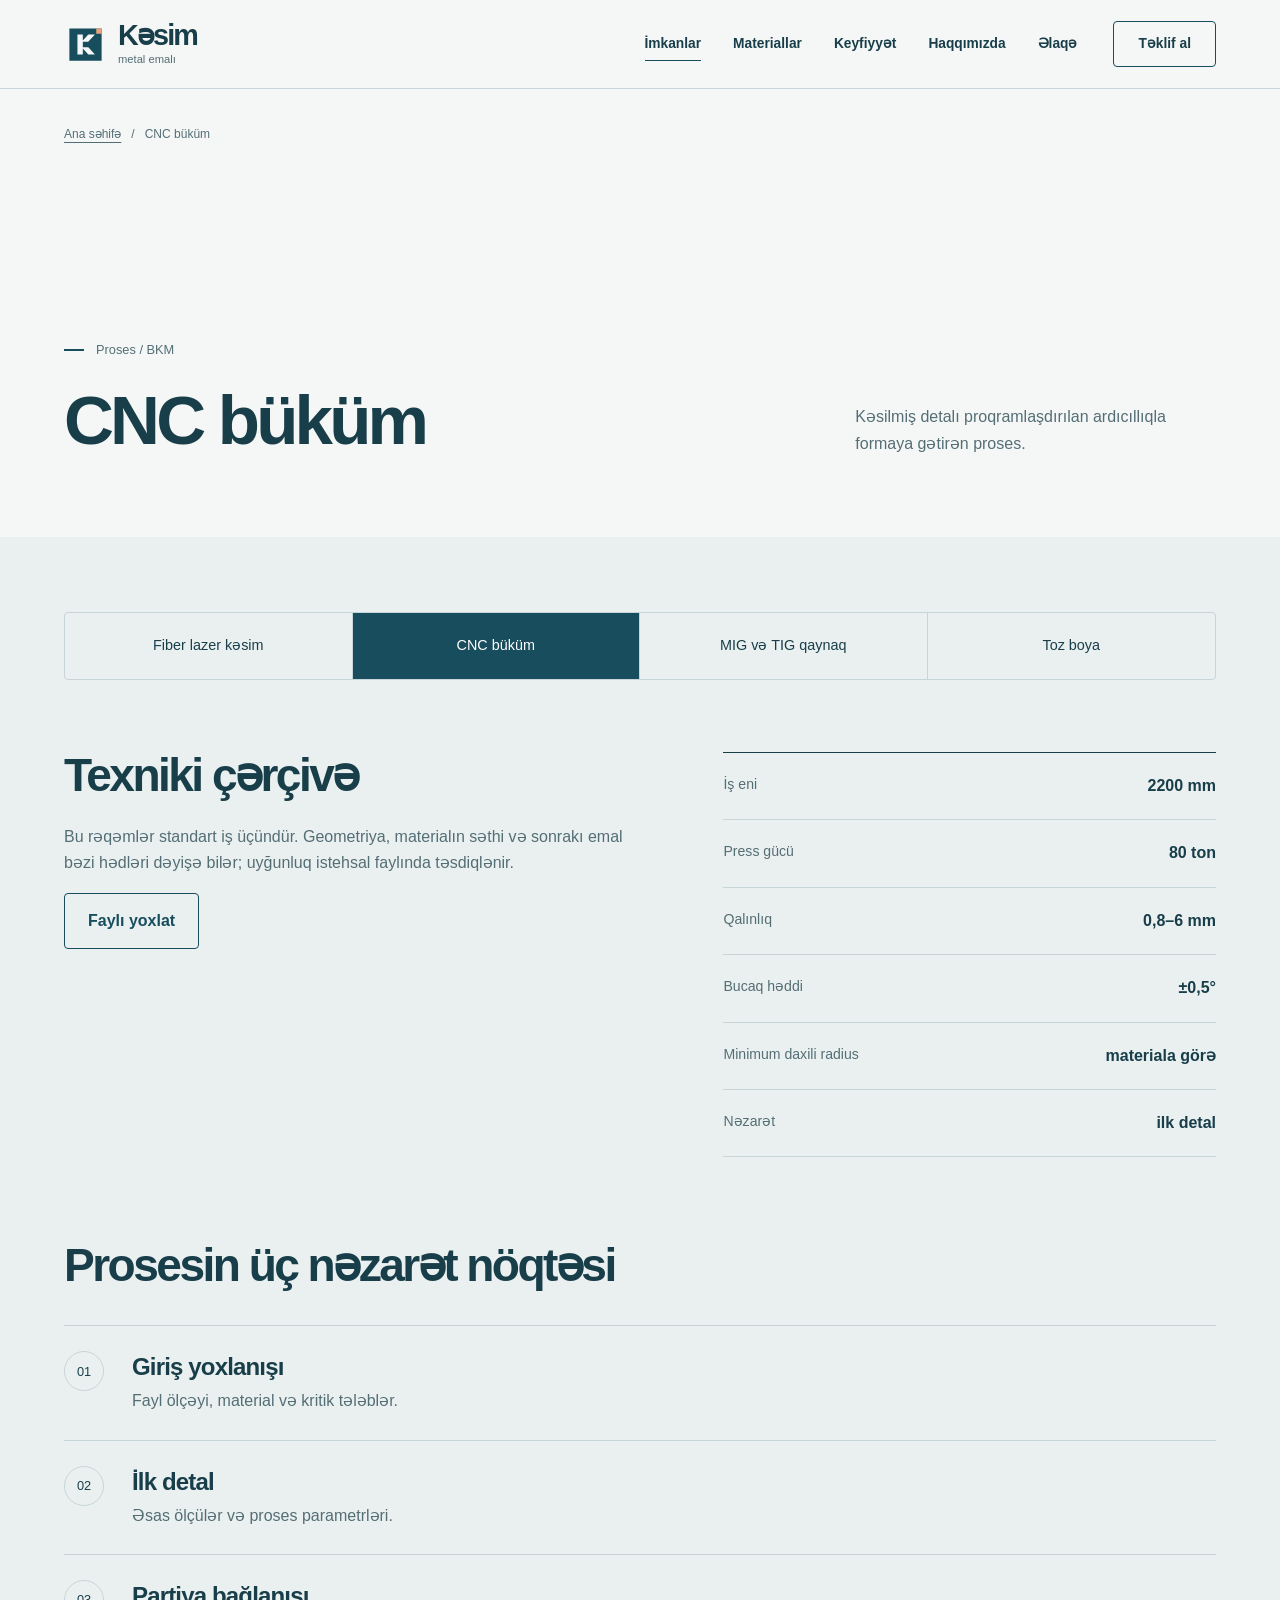
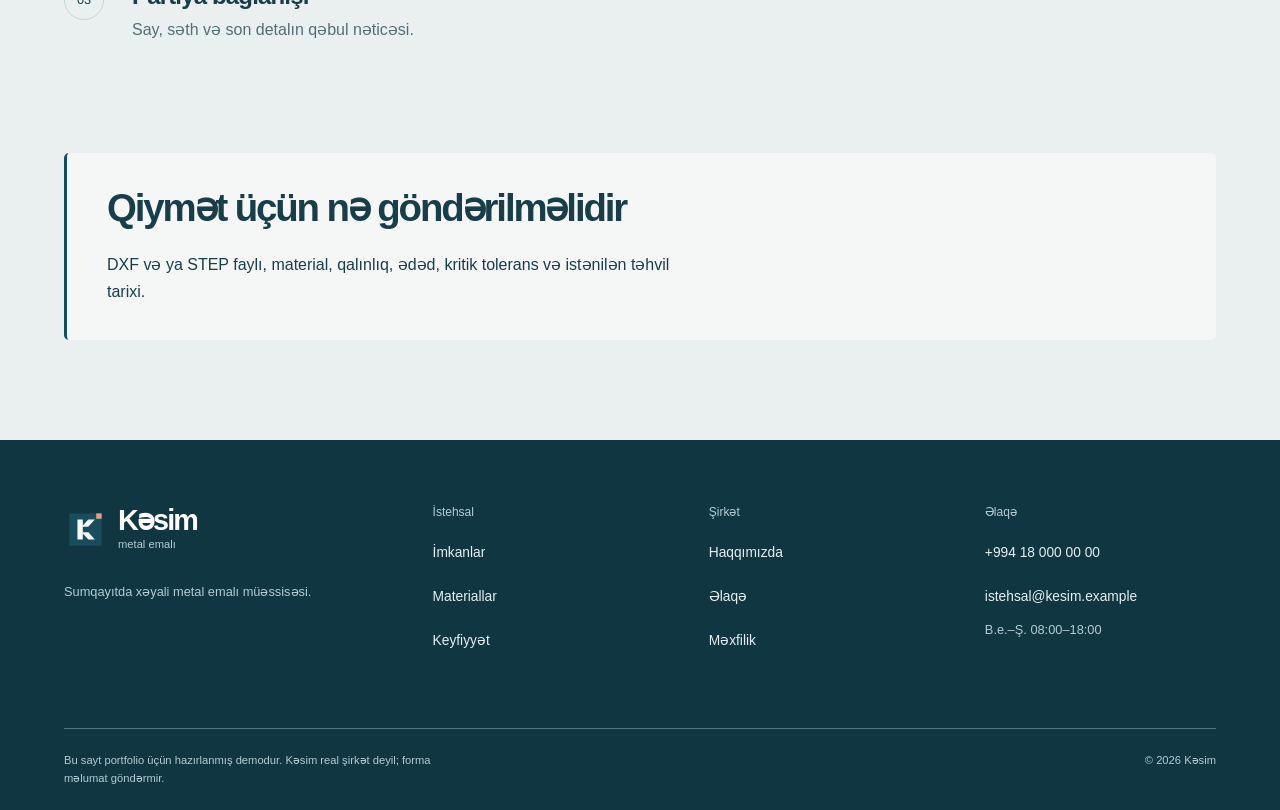
==== cnc-bukum.html @ eecf6c61 "Redesign Kesim as an interactive fabrication studio" ====
<!doctype html>
<html lang="az" class="no-js"><head><meta charset="utf-8"><meta name="viewport" content="width=device-width, initial-scale=1"><script>document.documentElement.classList.remove('no-js');</script><title>CNC büküm — ölçü, material və qəbul hədləri | Kəsim</title><meta name="description" content="CNC büküm üçün texniki imkanlar, material qalınlığı, ölçü həddi, tolerans və istehsal faylı tələbləri."><link rel="canonical" href="https://twenion.github.io/manufacturing-site-demo/cnc-bukum.html"><meta property="og:type" content="website"><meta property="og:locale" content="az_AZ"><meta property="og:title" content="CNC büküm — ölçü, material və qəbul hədləri | Kəsim"><meta property="og:description" content="CNC büküm üçün texniki imkanlar, material qalınlığı, ölçü həddi, tolerans və istehsal faylı tələbləri."><meta property="og:url" content="https://twenion.github.io/manufacturing-site-demo/cnc-bukum.html"><meta property="og:site_name" content="Kəsim"><meta name="theme-color" content="#eaf0f0"><link rel="icon" type="image/svg+xml" href="assets/img/favicon.svg"><link rel="stylesheet" href="assets/css/style.css"><script type="application/ld+json">{"@context": "https://schema.org", "@type": "BreadcrumbList", "itemListElement": [{"@type": "ListItem", "position": 1, "name": "Ana səhifə", "item": "https://twenion.github.io/manufacturing-site-demo/"}, {"@type": "ListItem", "position": 2, "name": "CNC büküm", "item": "https://twenion.github.io/manufacturing-site-demo/cnc-bukum.html"}]}</script><script type="application/ld+json">{"@context": "https://schema.org", "@type": "WebPage", "@id": "https://twenion.github.io/manufacturing-site-demo/cnc-bukum.html#page", "url": "https://twenion.github.io/manufacturing-site-demo/cnc-bukum.html", "name": "CNC büküm", "description": "CNC büküm üçün texniki imkanlar, material qalınlığı, ölçü həddi, tolerans və istehsal faylı tələbləri.", "inLanguage": "az", "isPartOf": {"@type": "WebSite", "name": "Kəsim", "url": "https://twenion.github.io/manufacturing-site-demo/"}}</script><script type="application/ld+json">{"@context": "https://schema.org", "@type": "Service", "@id": "https://twenion.github.io/manufacturing-site-demo/cnc-bukum.html#service", "name": "CNC büküm", "description": "CNC büküm üçün texniki imkanlar, material qalınlığı, ölçü həddi, tolerans və istehsal faylı tələbləri.", "areaServed": {"@type": "Country", "name": "Azərbaycan"}, "provider": {"@type": "Organization", "name": "Kəsim Metal Emalı", "url": "https://twenion.github.io/manufacturing-site-demo/"}}</script></head><body><a class="skip-link" href="#main">Əsas məzmuna keç</a>
<header class="site-header"><div class="header-inner"><a class="brand" href="index.html" aria-label="Kəsim ana səhifə"><img class="brand-mark" src="assets/img/brand-mark.svg" alt="" aria-hidden="true" width="40" height="40"><span class="brand-copy"><strong>Kəsim</strong><small>metal emalı</small></span></a><button class="menu-toggle" type="button" aria-expanded="false" aria-controls="main-nav"><span class="sr-only">Menyunu aç</span><span></span><span></span></button><nav class="main-nav" id="main-nav" aria-label="Əsas menyu"><a href="imkanlar.html" aria-current="page">İmkanlar</a><a href="materiallar.html">Materiallar</a><a href="keyfiyyet.html">Keyfiyyət</a><a href="haqqimizda.html">Haqqımızda</a><a href="elaqe.html">Əlaqə</a><a class="nav-cta" href="teklif.html">Təklif al</a></nav></div></header><nav class="breadcrumb" aria-label="Naviqasiya yolu"><ol><li><a href="index.html">Ana səhifə</a></li><li aria-current="page">CNC büküm</li></ol></nav><main id="main"><header class="page-hero"><div><p class="job-code">Proses / BKM</p><h1>CNC büküm</h1></div><p>Kəsilmiş detalı proqramlaşdırılan ardıcıllıqla formaya gətirən proses.</p></header><div class="inner-main"><nav class="detail-nav" aria-label="İstehsal prosesləri"><a href="lazer-kesim.html">Fiber lazer kəsim</a><a href="cnc-bukum.html" aria-current="page">CNC büküm</a><a href="qaynaq.html">MIG və TIG qaynaq</a><a href="toz-boya.html">Toz boya</a></nav><section class="inner-section split" style="margin-top:72px"><div><h2>Texniki çərçivə</h2><p>Bu rəqəmlər standart iş üçündür. Geometriya, materialın səthi və sonrakı emal bəzi hədləri dəyişə bilər; uyğunluq istehsal faylında təsdiqlənir.</p><a class="secondary-button" href="teklif.html">Faylı yoxlat</a></div><dl class="metric-stack"><div><dt>İş eni</dt><dd>2200 mm</dd></div><div><dt>Press gücü</dt><dd>80 ton</dd></div><div><dt>Qalınlıq</dt><dd>0,8–6 mm</dd></div><div><dt>Bucaq həddi</dt><dd>±0,5°</dd></div><div><dt>Minimum daxili radius</dt><dd>materiala görə</dd></div><div><dt>Nəzarət</dt><dd>ilk detal</dd></div></dl></section><section class="inner-section"><header><h2>Prosesin üç nəzarət nöqtəsi</h2></header><ol class="step-list"><li><div><h3>Giriş yoxlanışı</h3><p>Fayl ölçəyi, material və kritik tələblər.</p></div></li><li><div><h3>İlk detal</h3><p>Əsas ölçülər və proses parametrləri.</p></div></li><li><div><h3>Partiya bağlanışı</h3><p>Say, səth və son detalın qəbul nəticəsi.</p></div></li></ol></section><section class="notice"><h2>Qiymət üçün nə göndərilməlidir</h2><p>DXF və ya STEP faylı, material, qalınlıq, ədəd, kritik tolerans və istənilən təhvil tarixi.</p></section></div></main><footer class="site-footer"><div class="footer-main"><div><a class="brand brand-footer" href="index.html"><img class="brand-mark" src="assets/img/brand-mark.svg" alt="" aria-hidden="true" width="40" height="40"><span class="brand-copy"><strong>Kəsim</strong><small>metal emalı</small></span></a><p>Sumqayıtda xəyali metal emalı müəssisəsi.</p></div><div><h2>İstehsal</h2><a href="imkanlar.html">İmkanlar</a><a href="materiallar.html">Materiallar</a><a href="keyfiyyet.html">Keyfiyyət</a></div><div><h2>Şirkət</h2><a href="haqqimizda.html">Haqqımızda</a><a href="elaqe.html">Əlaqə</a><a href="mexfilik.html">Məxfilik</a></div><div><h2>Əlaqə</h2><a href="tel:+994180000000">+994 18 000 00 00</a><a href="mailto:istehsal@kesim.example">istehsal@kesim.example</a><span>B.e.–Ş. 08:00–18:00</span></div></div><div class="footer-note"><p>Bu sayt portfolio üçün hazırlanmış demodur. Kəsim real şirkət deyil; forma məlumat göndərmir.</p><p>© 2026 Kəsim</p></div></footer><script src="assets/js/site.js" defer></script></body></html>
---- assets/css/style.css ----
:root {
  color-scheme: light;
  --paper:#f5f7f6;
  --alloy:#eaf0f0;
  --ink:#183e4a;
  --muted:#546e75;
  --petrol:#174d5d;
  --deep:#103641;
  --line:#c7d5d8;
  --copper:#e3a47e;
  --display:"Bahnschrift", "Aptos Display", "Arial", sans-serif;
  --body:"Segoe UI Variable", "Segoe UI", Arial, sans-serif;
  --gutter:clamp(22px,5vw,88px);
  --max:1360px;
}

* {
  box-sizing:border-box;
}

html {
  scroll-behavior:smooth;
  scroll-padding-top:105px;
  background:var(--paper);
}

body {
  margin:0;
  background:var(--paper);
  color:var(--ink);
  font:400 1rem/1.65 var(--body);
}

button,input,select,textarea {
  font:inherit;
}

button,a,input,select,textarea {
  -webkit-tap-highlight-color:transparent;
}

a {
  color:inherit;
}

img,svg {
  display:block;
  max-width:100%;
}

h1,h2,h3,p,dl {
  margin-top:0;
}

h1,h2,h3 {
  font-family:var(--display);
  font-weight:600;
  line-height:1.04;
  letter-spacing:-.055em;
  text-wrap:balance;
}

h1 {
  font-size:clamp(3.5rem,6.8vw,6.7rem);
  margin-bottom:0;
}

h2 {
  font-size:clamp(2.5rem,4.5vw,4.6rem);
  margin-bottom:24px;
}

h3 {
  font-size:1.5rem;
  letter-spacing:-.035em;
}

p {
  max-width:65ch;
}

button {
  cursor:pointer;
}

:focus-visible {
  outline:3px solid #b6572d;
  outline-offset:5px;
}

[hidden] {
  display:none!important;
}

.skip-link {
  position:fixed;
  z-index:100;
  left:12px;
  top:10px;
  padding:12px;
  background:var(--ink);
  color:white;
  transform:translateY(-160%);
}

.skip-link:focus {
  transform:none;
}

.sr-only {
  position:absolute;
  width:1px;
  height:1px;
  padding:0;
  overflow:hidden;
  clip:rect(0,0,0,0);
  white-space:nowrap;
  border:0;
}

.header-inner,.hero-stage,.hero-bottom,.quote-intro,.quote-bench,.section,.footer-main,.footer-note,.breadcrumb,.page-hero {
  width:min(var(--max),calc(100% - var(--gutter)*2));
  margin-inline:auto;
}

.site-header {
  position:sticky;
  top:0;
  z-index:50;
  background:rgba(245,247,246,.94);
  border-bottom:1px solid var(--line);
  backdrop-filter:blur(18px);
}

.header-inner {
  min-height:88px;
  display:flex;
  justify-content:space-between;
  align-items:center;
  gap:25px;
}

.brand {
  display:inline-flex;
  align-items:center;
  gap:11px;
  text-decoration:none;
  min-height:48px;
}

.brand-mark {
  width:43px;
  height:43px;
}

.brand-copy {
  display:grid;
  gap:5px;
}

.brand-copy strong {
  font:700 1.8rem/.9 var(--display);
  letter-spacing:-.065em;
}

.brand-copy small {
  font-size:.7rem;
  line-height:1;
  color:var(--muted);
}

.main-nav {
  display:flex;
  align-items:center;
  gap:12px;
}

.main-nav a {
  display:inline-flex;
  align-items:center;
  min-height:46px;
  padding:0 10px;
  font-size:.86rem;
  font-weight:600;
  text-decoration:none;
  position:relative;
}

.main-nav a:not(.nav-cta)::after {
  content:"";
  height:1px;
  position:absolute;
  bottom:6px;
  left:10px;
  right:10px;
  background:var(--petrol);
  transform:scaleX(0);
  transform-origin:left;
  transition:transform .25s;
}

.main-nav a:hover::after,.main-nav a[aria-current]::after {
  transform:scaleX(1);
}

.main-nav .nav-cta {
  margin-left:14px;
  padding-inline:24px;
  border:1px solid var(--petrol);
  border-radius:4px;
}

.nav-cta:hover {
  background:var(--petrol);
  color:white;
}

.menu-toggle {
  display:none;
  border:1px solid var(--line);
  background:transparent;
  width:48px;
  height:46px;
  border-radius:4px;
}

.menu-toggle span:not(.sr-only) {
  display:block;
  width:20px;
  height:2px;
  background:var(--ink);
  margin:5px auto;
}

.primary-button,.secondary-button {
  display:inline-flex;
  gap:35px;
  align-items:center;
  justify-content:center;
  min-height:54px;
  padding:14px 23px;
  border:1px solid var(--petrol);
  border-radius:4px;
  font-weight:600;
  text-decoration:none;
  transition:background .25s,color .25s,box-shadow .25s;
}

.primary-button {
  background:var(--petrol);
  color:white;
}

.primary-button:hover {
  background:var(--deep);
  box-shadow:0 7px 18px #174d5d24;
}

.primary-button span {
  font-size:1.5rem;
  line-height:1;
  transition:transform .25s;
}

.primary-button:hover span {
  transform:translate(3px,-3px);
}

.secondary-button {
  background:transparent;
  color:var(--petrol);
}

.secondary-button:hover {
  background:var(--petrol);
  color:white;
}

.workbench {
  padding-bottom:110px;
  background:var(--alloy);
}

.hero-stage {
  display:grid;
  grid-template-columns:1fr 1fr;
  gap:32px;
  align-items:center;
  min-height:650px;
  padding-block:50px 30px;
}

.hero-copy {
  padding-block:28px;
}

.hero-label {
  font-size:.85rem;
  margin-bottom:38px;
  color:var(--muted);
  display:flex;
  align-items:center;
  gap:12px;
}

.hero-label::before {
  content:"";
  width:8px;
  height:8px;
  background:var(--petrol);
  border-radius:50%;
}

.hero-copy h1 {
  max-width:none;
  font-size:clamp(3.3rem,6.3vw,6.4rem);
  line-height:.99;
}

.hero-copy>p:not(.hero-label):not(.hero-demo) {
  max-width:37ch;
  font-size:1.08rem;
  margin:28px 0 0;
  color:var(--muted);
}

.hero-actions {
  display:flex;
  gap:24px;
  align-items:center;
  flex-wrap:wrap;
  margin-top:34px;
}

.hero-link {
  display:flex;
  align-items:center;
  min-height:48px;
  font-size:.9rem;
  text-decoration-thickness:1px;
  text-underline-offset:6px;
}

.hero-demo {
  font-size:.72rem;
  color:var(--muted);
  margin:24px 0 0;
}

.fabrication {
  min-width:0;
  position:relative;
  align-self:stretch;
  display:flex;
  flex-direction:column;
  justify-content:center;
}

.fabrication-caption {
  display:flex;
  justify-content:space-between;
  font-size:.73rem;
  color:var(--muted);
  padding-inline:16px;
}

.metal-scene {
  width:100%;
  overflow:visible;
  max-height:470px;
}

.metal-object {
  transform-origin:50% 55%;
  transition:transform 1.2s cubic-bezier(.2,.7,.2,1);
}

.metal-fold {
  opacity:0;
  transform:translateY(108px) scaleY(.02);
  transform-origin:116px 279px;
  transition:transform 1.1s cubic-bezier(.2,.75,.2,1),opacity .5s;
}

.laser-head {
  transition:opacity .4s,transform .8s;
}

.cut-line {
  stroke-dasharray:100;
  stroke-dashoffset:0;
}

.part-face {
  transition:fill .8s;
}

.fabrication[data-stage="bend"] .metal-fold,.fabrication[data-stage="finish"] .metal-fold {
  opacity:1;
  transform:none;
}

.fabrication:not([data-stage="cut"]) .laser-head {
  opacity:0;
  transform:translateY(-25px);
}

.fabrication:not([data-stage="cut"]) .cut-line {
  opacity:0;
}

.fabrication[data-stage="finish"] .part-face {
  fill:#397085;
}

.fabrication[data-stage="finish"] .metal-fold>path:first-child {
  fill:#57899b;
}

.fabrication[data-stage="finish"] .metal-object {
  transform:translateY(-10px) rotate(-4deg);
}

.stage-description {
  min-height:26px;
  font-size:.8rem;
  color:var(--muted);
  text-align:center;
  max-width:none;
  margin:0 0 16px;
}

.stage-controls {
  display:grid;
  grid-template-columns:repeat(3,1fr);
  border-top:1px solid var(--line);
}

.stage-controls button {
  min-height:58px;
  background:none;
  border:0;
  border-top:2px solid transparent;
  margin-top:-1px;
  color:var(--muted);
  font-size:.88rem;
  transition:border-color .25s,color .25s,background .25s;
}

.stage-controls button span {
  font-size:.7rem;
  margin-right:12px;
}

.stage-controls button[aria-pressed="true"] {
  border-top-color:var(--petrol);
  color:var(--petrol);
  background:#ffffff55;
}

.stage-controls button:hover {
  background:#fff9;
}

.hero-bottom {
  display:flex;
  justify-content:space-between;
  align-items:center;
  gap:35px;
  border-top:1px solid var(--line);
  padding:28px 0 35px;
}

.hero-bottom>p {
  font-size:.84rem;
  margin:0;
  color:var(--muted);
}

.hero-stats {
  display:flex;
  gap:clamp(28px,5vw,80px);
  margin:0;
}

.hero-stats dt {
  font-size:.72rem;
  color:var(--muted);
}

.hero-stats dd {
  margin:4px 0 0;
  font:500 1.6rem/1.2 var(--display);
  letter-spacing:-.04em;
}

.scroll-cue {
  display:grid;
  place-items:center;
  min-width:46px;
  height:46px;
  border:1px solid #a9bec4;
  border-radius:50%;
  text-decoration:none;
  font-size:1.5rem;
  transition:background .2s;
}

.scroll-cue:hover {
  background:white;
}

.workshop-film {
  position:relative;
  isolation:isolate;
  min-height:480px;
  display:flex;
  align-items:center;
  padding:80px max(var(--gutter),calc((100% - var(--max))/2));
  overflow:hidden;
  color:white;
  background:var(--deep);
}

.workshop-film>img {
  transform:translateY(var(--travel,0px)) scale(1.08);
  position:absolute;
  z-index:-2;
  inset:0;
  width:100%;
  height:100%;
  object-fit:cover;
  object-position:center 60%;
}

.workshop-film::after {
  content:"";
  position:absolute;
  z-index:-1;
  inset:0;
  background:linear-gradient(90deg,#062a38e8,#062a3860 60%,#062a3810);
}

.film-copy>p {
  font-size:.9rem;
  color:#d1dfe3;
}

.film-copy h2 {
  font-size:clamp(2.5rem,5vw,5rem);
}

.film-copy a {
  display:inline-flex;
  align-items:center;
  min-height:48px;
  gap:60px;
  text-decoration:none;
  border-bottom:1px solid #a6c0c8;
}

.film-note {
  position:absolute;
  right:var(--gutter);
  bottom:24px;
  font-size:.7rem;
  color:#d3e2e5;
}

.quote-intro {
  display:grid;
  grid-template-columns:1fr .65fr;
  gap:80px;
  align-items:end;
  margin-top:100px;
  margin-bottom:42px;
}

.section-index {
  display:block;
  font-size:.85rem;
  color:var(--muted);
  margin-bottom:25px;
}

.quote-intro h2 {
  margin-bottom:0;
}

.quote-intro p {
  margin:0;
  color:var(--muted);
}

.quote-bench {
  display:grid;
  grid-template-columns:minmax(320px,.8fr) minmax(0,1.2fr);
  background:white;
  border-radius:8px;
  overflow:hidden;
  box-shadow:0 20px 65px #174d5d0c;
}

.quote-form {
  padding:36px;
}

fieldset {
  border:0;
  padding:0;
  margin:0;
  min-width:0;
}

legend {
  width:100%;
  padding:0 0 16px;
  margin-bottom:20px;
  border-bottom:1px solid var(--line);
  font:600 1.25rem/1.25 var(--display);
  letter-spacing:-.03em;
}

.quote-form>fieldset:first-child {
  display:grid;
  grid-template-columns:1fr 1fr;
  gap:18px;
}

.field {
  min-width:0;
}

.field.span-2 {
  grid-column:span 2;
}

.field label,.form-grid label {
  display:block;
  margin-bottom:7px;
  font-size:.8rem;
  font-weight:600;
  color:var(--muted);
}

.field input,.field select,.form-grid input,.form-grid select,.form-grid textarea {
  width:100%;
  min-height:50px;
  padding:11px 12px;
  border:1px solid #adbec3;
  border-radius:3px;
  color:var(--ink);
  background:#fff;
}

.input-unit {
  position:relative;
}

.input-unit input {
  padding-right:44px;
}

.input-unit span {
  position:absolute;
  right:13px;
  top:50%;
  transform:translateY(-50%);
  font-size:.8rem;
  color:var(--muted);
}

.operations {
  margin-top:28px;
}

.operations label {
  display:grid;
  grid-template-columns:22px 1fr auto;
  align-items:center;
  gap:8px;
  min-height:46px;
  border-bottom:1px solid var(--line);
  font-size:.86rem;
  cursor:pointer;
}

.operations input {
  accent-color:var(--petrol);
  width:18px;
  height:18px;
}

.operations small {
  color:var(--muted);
}

.form-note {
  font-size:.77rem;
  line-height:1.65;
  color:var(--muted);
  margin:22px 0;
}

.quote-form .primary-button {
  width:100%;
}

.sheet-panel {
  padding:36px;
  min-width:0;
  background:var(--deep);
  color:#edf4f5;
  display:flex;
  flex-direction:column;
  justify-content:center;
}

.sheet-meta {
  display:grid;
  grid-template-columns:repeat(3,1fr);
  gap:15px;
  margin-bottom:28px;
}

.sheet-meta span,.sheet-meta strong {
  display:block;
}

.sheet-meta span {
  font-size:.72rem;
  color:#b2c9d0;
}

.sheet-meta strong {
  font-size:.94rem;
  font-weight:500;
  margin-top:5px;
}

.sheet-wrap {
  padding:12px;
  background:#163f4b;
  border:1px solid #52737e;
  border-radius:3px;
}

.sheet-map {
  width:100%;
  color:#42646f;
}

.sheet-grid {
  stroke:#66838c;
  stroke-width:1;
}

.part {
  fill:#97bcc5;
  stroke:#d6e9ec;
  stroke-width:1;
}

.part:nth-child(3n) {
  fill:#cfa78e;
  stroke:#f3cfb8;
}

.dimension-line {
  stroke:#bad0d6;
  stroke-width:1;
  fill:none;
}

.dimension-text {
  fill:#bad0d6;
  font:12px var(--body);
}

.dimension-text-v {
  transform:rotate(-90deg);
  transform-origin:22px 180px;
}

.diagram-caption {
  display:flex;
  align-items:center;
  gap:8px;
  margin:10px 0 0;
  font-size:.7rem;
  color:#b2c9d0;
}

.legend-used,.legend-offcut {
  width:10px;
  height:10px;
  display:inline-block;
  background:#97bcc5;
}

.legend-offcut {
  margin-left:12px;
  background:transparent;
  border:1px solid #97bcc5;
}

.quote-result {
  display:grid;
  grid-template-columns:repeat(3,1fr);
  gap:20px;
  margin:28px 0 0;
  padding-top:22px;
  border-top:1px solid #52737e;
}

.quote-result dt {
  font-size:.72rem;
  color:#b2c9d0;
}

.quote-result dd {
  margin:5px 0 0;
  font:500 1.2rem var(--display);
}

.quote-result .result-price {
  grid-column:1/-1;
  display:flex;
  align-items:center;
  justify-content:space-between;
  border-top:1px solid #52737e;
  padding-top:18px;
}

.result-price dd {
  font-size:2.8rem;
  letter-spacing:-.06em;
  color:#efbc9b;
  margin:0;
}

.result-disclaimer {
  font-size:.71rem;
  color:#b2c9d0;
  margin:16px 0 0;
}

.noscript-note {
  padding:20px;
  margin:20px auto 0;
  width:min(var(--max),calc(100% - var(--gutter)*2));
  background:#fff;
}

.no-js .quote-bench {
  display:none;
}

.proof-strip {
  padding:0 max(var(--gutter),calc((100% - var(--max))/2));
  border-bottom:1px solid var(--line);
  background:var(--paper);
}

.proof-strip dl {
  display:grid;
  grid-template-columns:repeat(4,1fr);
  margin:0;
}

.proof-strip dl>div {
  padding:30px 20px;
  border-right:1px solid var(--line);
}

.proof-strip dl>div:first-child {
  padding-left:0;
}

.proof-strip dl>div:last-child {
  border:0;
}

.proof-strip dt {
  font-size:.75rem;
  color:var(--muted);
}

.proof-strip dd {
  font:500 1.4rem var(--display);
  margin:5px 0 0;
  letter-spacing:-.04em;
}

.section {
  padding-block:110px;
}

.section-heading {
  display:grid;
  grid-template-columns:1fr .65fr;
  gap:15px 80px;
  align-items:end;
  margin-bottom:45px;
}

.section-heading h2 {
  margin:0;
}

.section-heading p {
  color:var(--muted);
  margin:0;
}

.text-link {
  grid-column:2;
  min-height:44px;
  display:flex;
  align-items:center;
  font-size:.9rem;
  text-underline-offset:6px;
}

.process-gallery {
  display:grid;
  grid-template-columns:1.3fr 1fr;
  gap:25px;
  margin-bottom:45px;
}

.gallery-card {
  min-height:370px;
  position:relative;
  overflow:hidden;
  color:white;
  text-decoration:none;
}

.gallery-card img {
  position:absolute;
  width:100%;
  height:100%;
  object-fit:cover;
  transition:transform .8s;
}

.gallery-card:hover img {
  transform:scale(1.055);
}

.gallery-card::after {
  content:"";
  position:absolute;
  inset:0;
  background:linear-gradient(0deg,#082c3ae8,transparent 90%);
}

.gallery-card span {
  position:absolute;
  z-index:1;
  bottom:0;
  padding:30px;
  display:grid;
  gap:12px;
  max-width:480px;
}

.gallery-card small {
  font-size:.8rem;
  color:#d3e2e5;
}

.gallery-card strong {
  font:500 2rem/1.07 var(--display);
  letter-spacing:-.04em;
}

.process-list article {
  display:grid;
  grid-template-columns:65px 1fr 160px;
  gap:20px;
  align-items:center;
  padding:25px 0;
  border-bottom:1px solid var(--line);
}

.process-code {
  width:48px;
  height:48px;
  display:grid;
  place-items:center;
  border:1px solid var(--line);
  border-radius:50%;
  font-size:.68rem;
  color:var(--muted);
}

.process-list h3 {
  margin-bottom:8px;
}

.process-list p {
  margin:0;
  color:var(--muted);
  font-size:.9rem;
}

.process-list strong {
  text-align:right;
  font-weight:500;
}

.process-list h3 a {
  text-decoration:none;
}

.process-list h3 a:hover {
  text-decoration:underline;
  text-underline-offset:5px;
}

.production {
  width:100%;
  padding-inline:max(var(--gutter),calc((100% - var(--max))/2));
  background:var(--deep);
  color:white;
}

.section-heading-light p {
  color:#b4ccd3;
}

.section-heading-light .job-code {
  grid-column:1/-1;
  margin-bottom:20px;
}

.job-code {
  font-size:.8rem;
  color:var(--muted);
  margin-bottom:25px;
}

.ledger-table-wrap,.table-shell {
  overflow-x:auto;
}

.ledger-table,.data-table {
  width:100%;
  min-width:760px;
  border-collapse:collapse;
  text-align:left;
}

.ledger-table th,.ledger-table td,.data-table th,.data-table td {
  padding:20px 14px;
  border-bottom:1px solid #52737e;
}

.ledger-table th {
  font-size:.73rem;
  color:#b4ccd3;
  font-weight:400;
}

.ledger-table td {
  font-size:.87rem;
}

.ledger-table td:first-child {
  padding-left:0;
}

.ledger-table td:last-child {
  color:#efbc9b;
}

.ledger-table tbody tr:hover {
  background:#ffffff08;
}

.quality-card {
  display:grid;
  grid-template-columns:1fr 1fr;
  gap:0 65px;
  align-items:center;
}

.quality-photo {
  position:relative;
  grid-row:span 2;
  height:560px;
  overflow:hidden;
}

.quality-photo img {
  width:100%;
  height:100%;
  object-fit:cover;
  object-position:55% center;
}

.quality-card h2 {
  font-size:clamp(2.6rem,4vw,4rem);
}

.quality-card p {
  color:var(--muted);
}

.quality-values {
  display:grid;
  grid-template-columns:repeat(4,1fr);
  gap:15px;
  padding-top:22px;
  margin:24px 0 0;
  border-top:1px solid var(--line);
}

.quality-values dt {
  font-size:.7rem;
  color:var(--muted);
}

.quality-values dd {
  margin:5px 0 0;
  font-size:.95rem;
}

.pass {
  color:#196447;
}

.gauge {
  display:none;
}

.final-cta {
  padding:70px;
  margin-bottom:110px;
  display:flex;
  align-items:center;
  justify-content:space-between;
  gap:35px;
  background:#d9e5e7;
  border-radius:8px;
}

.final-cta h2 {
  margin-bottom:18px;
}

.final-cta p {
  margin:0;
  color:var(--muted);
}

.final-cta .primary-button {
  flex-shrink:0;
}

.site-footer {
  background:var(--deep);
  color:#e6f0f2;
}

.footer-main {
  padding:65px 0;
  display:grid;
  grid-template-columns:1.4fr 1fr 1fr 1fr;
  gap:45px;
}

.brand-footer .brand-copy small,.footer-main p,.footer-main span {
  color:#b4ccd3;
}

.brand-footer strong {
  color:white;
}

.footer-main p {
  font-size:.8rem;
  margin-top:22px;
}

.footer-main h2 {
  font:400 .75rem var(--body);
  letter-spacing:0;
  color:#b4ccd3;
  margin:0 0 12px;
}

.footer-main>div:not(:first-child) {
  display:flex;
  flex-direction:column;
}

.footer-main a:not(.brand) {
  display:flex;
  align-items:center;
  min-height:44px;
  font-size:.86rem;
  text-decoration:none;
}

.footer-main a:hover {
  text-decoration:underline;
  text-underline-offset:5px;
}

.footer-main>div>span {
  font-size:.8rem;
}

.footer-note {
  padding:22px 0;
  border-top:1px solid #52737e;
  display:flex;
  justify-content:space-between;
  gap:20px;
  font-size:.7rem;
  color:#b4ccd3;
}

.footer-note p {
  margin:0;
}

/* All secondary pages share the same grid and light material palette. */
.breadcrumb {
  padding-top:24px;
  font-size:.75rem;
  color:var(--muted);
}

.breadcrumb ol {
  display:flex;
  flex-wrap:wrap;
  gap:10px;
  list-style:none;
  padding:0;
  margin:0;
}

.breadcrumb li+li::before {
  content:"/";
  padding-right:10px;
}

.breadcrumb a {
  display:inline-flex;
  min-height:44px;
  align-items:center;
  text-underline-offset:4px;
}

.breadcrumb li {
  display:flex;
  align-items:center;
}

.page-hero {
  display:grid;
  grid-template-columns:1.3fr .65fr;
  align-items:end;
  gap:70px;
  padding-block:65px 80px;
  min-height:380px;
}

.page-hero h1 {
  font-size:clamp(3rem,5.4vw,5.3rem);
  max-width:18ch;
}

.page-hero>p {
  color:var(--muted);
  margin:0;
  max-width:37ch;
}

.page-hero .job-code {
  display:flex;
  align-items:center;
  gap:12px;
}

.page-hero .job-code::before {
  content:"";
  display:block;
  width:20px;
  height:2px;
  background:var(--petrol);
}

.inner-main {
  padding:75px max(var(--gutter),calc((100% - var(--max))/2)) 100px;
  background:var(--alloy);
}

.inner-section {
  margin-bottom:85px;
}

.inner-section:last-child {
  margin-bottom:0;
}

.inner-section>header {
  max-width:780px;
  margin-bottom:35px;
}

.inner-section p {
  color:var(--muted);
}

.inner-section h2 {
  font-size:clamp(2.2rem,3.6vw,3.5rem);
}

.spec-grid {
  display:grid;
  grid-template-columns:1fr 1fr;
  gap:24px;
}

.spec-card {
  padding:30px;
  display:grid;
  grid-template-columns:48px 1fr;
  gap:20px;
  background:var(--paper);
  border-radius:5px;
}

.spec-card p {
  font-size:.9rem;
}

.spec-card h3 a {
  text-decoration:none;
}

.spec-card h3 a:hover {
  text-decoration:underline;
}

.spec-list {
  display:grid;
  grid-template-columns:1fr 1fr;
  gap:15px;
  list-style:none;
  padding:0;
  margin:22px 0 0;
  font-size:.78rem;
  color:var(--muted);
}

.spec-list li {
  padding-top:10px;
  border-top:1px solid var(--line);
}

.spec-list strong {
  display:block;
  color:var(--ink);
  font-size:.98rem;
  font-weight:600;
}

.table-shell {
  background:var(--paper);
  border-radius:5px;
}

.data-table th {
  background:var(--petrol);
  color:white;
  font-size:.8rem;
  font-weight:500;
}

.data-table td {
  border-color:var(--line);
  font-size:.87rem;
}

.data-table td:first-child {
  font-weight:600;
}

.data-table tr:hover {
  background:#dce9ec;
}

.table-note {
  font-size:.8rem;
  margin-top:16px;
}

.split {
  display:grid;
  grid-template-columns:1fr .85fr;
  gap:80px;
  align-items:start;
}

.metric-stack {
  margin:0;
  border-top:1px solid var(--ink);
}

.metric-stack div {
  display:grid;
  grid-template-columns:1fr auto;
  gap:20px;
  padding:20px 0;
  border-bottom:1px solid var(--line);
}

.metric-stack dt {
  font-size:.88rem;
  color:var(--muted);
}

.metric-stack dd {
  margin:0;
  font-weight:600;
  text-align:right;
}

.step-list {
  list-style:none;
  counter-reset:steps;
  margin:0;
  padding:0;
}

.step-list li {
  counter-increment:steps;
  display:grid;
  grid-template-columns:48px 1fr;
  gap:20px;
  border-top:1px solid var(--line);
  padding:25px 0;
}

.step-list li::before {
  content:counter(steps,decimal-leading-zero);
  font-size:.8rem;
  display:grid;
  place-items:center;
  width:38px;
  height:38px;
  border:1px solid var(--line);
  border-radius:50%;
}

.step-list h3 {
  margin:4px 0 8px;
}

.step-list p {
  margin:0;
}

.notice,.callout {
  background:var(--paper);
  padding:35px 40px;
  border-radius:5px;
}

.notice {
  border-left:3px solid var(--petrol);
}

.notice h2,.callout h2 {
  font-size:clamp(2rem,3vw,3rem);
}

.notice p:last-child,.callout p:last-child {
  margin-bottom:0;
}

.callout {
  display:flex;
  justify-content:space-between;
  gap:40px;
  align-items:center;
}

.callout>div {
  max-width:750px;
}

.callout>a {
  flex-shrink:0;
}

.detail-nav {
  display:grid;
  grid-template-columns:repeat(4,1fr);
  border:1px solid var(--line);
  border-radius:4px;
  overflow:hidden;
}

.detail-nav a {
  display:flex;
  min-height:66px;
  align-items:center;
  justify-content:center;
  padding:12px;
  text-align:center;
  text-decoration:none;
  border-right:1px solid var(--line);
  font-size:.9rem;
}

.detail-nav a:last-child {
  border-right:0;
}

.detail-nav a[aria-current] {
  background:var(--petrol);
  color:white;
}

.detail-nav a:hover {
  background:var(--deep);
  color:white;
}

.form-panel {
  padding:40px;
  background:white;
  border-radius:6px;
}

.form-panel fieldset+fieldset {
  margin-top:38px;
}

.form-grid {
  display:grid;
  grid-template-columns:1fr 1fr;
  gap:20px;
}

.form-grid .span-2 {
  grid-column:span 2;
}

.form-grid textarea {
  min-height:130px;
  resize:vertical;
}

.form-grid small {
  font-size:.75rem;
  color:var(--muted);
}

.form-actions {
  display:flex;
  flex-wrap:wrap;
  gap:20px;
  align-items:center;
  margin-top:28px;
}

.form-actions p {
  margin:0;
  font-size:.8rem;
  color:var(--muted);
}

.demo-status {
  display:none;
  background:#e2f1e8;
  color:#20553a;
  padding:20px;
  margin-top:24px;
  border-radius:4px;
}

.demo-status.is-visible {
  display:block;
}

.contact-grid {
  display:grid;
  grid-template-columns:repeat(3,1fr);
  gap:24px;
}

.contact-grid article {
  padding:28px;
  background:var(--paper);
  border-radius:5px;
}

.contact-grid h2 {
  font-size:2rem;
}

.contact-grid a {
  display:inline-flex;
  align-items:center;
  min-height:44px;
  font-size:.95rem;
  text-underline-offset:5px;
  overflow-wrap:anywhere;
}

.prose {
  max-width:800px;
}

.prose h2 {
  margin-top:55px;
  font-size:2.5rem;
}

.prose h2:first-child {
  margin-top:0;
}

.prose p {
  color:var(--muted);
}

.error-page {
  min-height:65vh;
  display:grid;
  place-items:center;
  text-align:center;
  padding:70px var(--gutter);
}

.error-code {
  font:600 10rem/.9 var(--display);
  color:var(--petrol);
  margin-bottom:25px;
}

.error-page h1 {
  font-size:3rem;
}

.error-page p:not(.error-code) {
  margin-top:20px;
}

@media(min-width:1500px) {
  .hero-stage {
    min-height:710px;
  }
  .metal-scene {
    max-height:520px;
  }
}

@media(max-width:1100px) {
  .main-nav {
    gap:2px;
  }
  .main-nav a {
    padding-inline:8px;
    font-size:.8rem;
  }
  .main-nav .nav-cta {
    margin-left:5px;
    padding-inline:16px;
  }
  .hero-stage {
    gap:15px;
    min-height:610px;
  }
  .hero-copy h1 {
    font-size:clamp(3.5rem,7vw,5.5rem);
  }
  .hero-actions {
    gap:15px;
  }
  .hero-link {
    font-size:.8rem;
  }
  .hero-stats {
    gap:30px;
  }
  .quote-bench {
    grid-template-columns:1fr 1.1fr;
  }
  .quote-form,.sheet-panel {
    padding:26px;
  }
  .operations label {
    grid-template-columns:22px 1fr;
  }
  .operations small {
    grid-column:2;
  }
  .quality-card {
    gap:0 35px;
  }
  .quality-values {
    grid-template-columns:1fr 1fr;
  }
  .quality-photo {
    height:570px;
  }
  .footer-main {
    gap:25px;
  }
  .split {
    gap:40px;
  }
  .page-hero {
    gap:40px;
  }
  .contact-grid {
    gap:15px;
  }
  .contact-grid article {
    padding:20px;
  }
}

@media(max-width:850px) {
  .menu-toggle {
    display:block;
  }
  .main-nav {
    display:none;
    position:absolute;
    top:78px;
    left:var(--gutter);
    right:var(--gutter);
    background:var(--paper);
    padding:15px;
    border:1px solid var(--line);
    box-shadow:0 20px 40px #183e4a20;
    border-radius:5px;
  }
  .main-nav.is-open {
    display:flex;
    flex-direction:column;
    align-items:stretch;
  }
  .main-nav a {
    min-height:48px;
    padding-inline:12px;
    font-size:.95rem;
  }
  .main-nav .nav-cta {
    margin:10px 0 0;
    justify-content:center;
  }
  .header-inner {
    min-height:78px;
  }
  .hero-stage {
    grid-template-columns:1fr 1fr;
    min-height:570px;
  }
  .hero-copy h1 {
    font-size:clamp(3rem,7vw,4.5rem);
  }
  .hero-copy>p:not(.hero-label):not(.hero-demo) {
    font-size:.95rem;
  }
  .hero-label {
    margin-bottom:28px;
  }
  .fabrication-caption {
    font-size:.65rem;
    padding:0;
  }
  .stage-controls button span {
    display:none;
  }
  .stage-description {
    min-height:46px;
  }
  .hero-bottom>p {
    display:none;
  }
  .hero-stats {
    flex:1;
    justify-content:space-between;
  }
  .hero-bottom {
    gap:25px;
  }
  .quote-bench {
    grid-template-columns:1fr;
  }
  .quote-form>fieldset:first-child {
    grid-template-columns:repeat(4,1fr);
  }
  .field.span-2 {
    grid-column:span 2;
  }
  .operations label {
    grid-template-columns:22px 1fr auto;
  }
  .operations small {
    grid-column:auto;
  }
  .sheet-panel {
    padding:32px;
  }
  .quote-intro,.section-heading {
    gap:25px;
  }
  .quality-card {
    grid-template-columns:1fr 1fr;
  }
  .quality-photo {
    height:520px;
  }
  .quality-card h2 {
    font-size:2.6rem;
  }
  .quality-card p {
    font-size:.9rem;
  }
  .quality-card .secondary-button {
    font-size:.85rem;
  }
  .final-cta {
    padding:40px;
  }
  .footer-main {
    grid-template-columns:1.3fr 1fr 1fr;
  }
  .footer-main>div:last-child {
    grid-column:1/-1;
  }
  .spec-card {
    grid-template-columns:1fr;
  }
  .spec-card .process-code {
    display:none;
  }
  .contact-grid {
    grid-template-columns:1fr;
  }
  .page-hero {
    grid-template-columns:1fr;
    padding-block:50px;
    gap:30px;
  }
  .page-hero h1 {
    max-width:19ch;
  }
  .page-hero>p {
    max-width:65ch;
  }
  .callout {
    align-items:start;
    flex-direction:column;
  }
}

@media(max-width:600px) {
  html {
    scroll-padding-top:90px;
  }
  .hero-stage {
    grid-template-columns:1fr;
    gap:15px;
    padding-block:30px 20px;
  }
  .hero-copy {
    padding:14px 0 0;
  }
  .hero-copy h1 {
    font-size:clamp(3.7rem,13vw,5.1rem);
    max-width:12ch;
  }
  .hero-label {
    font-size:.75rem;
    margin-bottom:25px;
  }
  .hero-copy>p:not(.hero-label):not(.hero-demo) {
    font-size:1rem;
    max-width:36ch;
    margin-top:22px;
  }
  .hero-actions {
    gap:20px;
    margin-top:25px;
  }
  .hero-actions .primary-button {
    padding-inline:18px;
    gap:20px;
    font-size:.9rem;
  }
  .hero-link {
    font-size:.8rem;
  }
  .hero-demo {
    margin-top:18px;
  }
  .fabrication {
    margin-top:24px;
  }
  .fabrication-caption {
    font-size:.7rem;
  }
  .metal-scene {
    max-height:340px;
    margin-top:5px;
  }
  .stage-description {
    min-height:26px;
    font-size:.72rem;
    margin-bottom:10px;
  }
  .stage-controls button {
    min-height:54px;
  }
  .stage-controls button span {
    display:inline;
    margin-right:10px;
  }
  .hero-bottom {
    padding:24px 0;
  }
  .hero-stats {
    gap:14px;
  }
  .hero-stats dd {
    font-size:1.2rem;
  }
  .hero-stats dt {
    font-size:.65rem;
  }
  .scroll-cue {
    display:none;
  }
  .workshop-film {
    min-height:410px;
    padding-block:65px;
  }
  .workshop-film>img {
    object-position:64% center;
  }
  .film-copy h2 {
    font-size:2.8rem;
  }
  .film-note {
    font-size:.65rem;
  }
  .workbench {
    padding-bottom:65px;
  }
  .quote-intro {
    margin-top:65px;
    grid-template-columns:1fr;
    gap:23px;
    margin-bottom:30px;
  }
  .quote-intro h2 {
    font-size:3rem;
  }
  .section-index {
    margin-bottom:18px;
  }
  .quote-intro p {
    font-size:.9rem;
  }
  .quote-form {
    padding:24px;
  }
  .quote-form>fieldset:first-child {
    grid-template-columns:1fr 1fr;
  }
  .sheet-panel {
    padding:24px;
  }
  .sheet-meta {
    gap:12px;
  }
  .sheet-meta strong {
    font-size:.78rem;
  }
  .sheet-meta span {
    font-size:.66rem;
  }
  .quote-result {
    gap:12px;
  }
  .quote-result dt {
    font-size:.65rem;
  }
  .quote-result dd {
    font-size:1rem;
  }
  .result-price dd {
    font-size:2.4rem;
  }
  .proof-strip dl {
    grid-template-columns:1fr 1fr;
  }
  .proof-strip dl>div {
    padding:22px 12px;
  }
  .proof-strip dl>div:nth-child(2) {
    border-right:0;
  }
  .proof-strip dl>div:nth-child(3) {
    padding-left:0;
  }
  .proof-strip dl>div:nth-child(-n+2) {
    border-bottom:1px solid var(--line);
  }
  .proof-strip dd {
    font-size:1.15rem;
  }
  .proof-strip dt {
    font-size:.7rem;
  }
  .section {
    padding-block:65px;
  }
  .section-heading {
    grid-template-columns:1fr;
    gap:22px;
    margin-bottom:30px;
  }
  .section-heading h2 {
    font-size:2.8rem;
  }
  .section-heading p {
    font-size:.9rem;
  }
  .text-link {
    grid-column:1;
  }
  .process-gallery {
    grid-template-columns:1fr;
    gap:20px;
  }
  .gallery-card {
    min-height:340px;
  }
  .gallery-card span {
    padding:25px;
  }
  .gallery-card strong {
    font-size:1.9rem;
  }
  .process-list article {
    grid-template-columns:40px 1fr;
    gap:15px;
  }
  .process-code {
    width:36px;
    height:36px;
    font-size:.6rem;
  }
  .process-list strong {
    grid-column:2;
    text-align:left;
    font-size:.9rem;
  }
  .process-list h3 {
    font-size:1.35rem;
  }
  .process-list p {
    font-size:.82rem;
  }
  .production .section-heading .job-code {
    margin-bottom:0;
  }
  .quality-card {
    grid-template-columns:1fr;
    gap:30px;
  }
  .quality-photo {
    height:370px;
    grid-row:auto;
  }
  .quality-card h2 {
    font-size:2.8rem;
  }
  .quality-values {
    grid-template-columns:1fr 1fr;
    margin:0;
    padding-top:22px;
  }
  .final-cta {
    padding:35px 25px;
    margin-bottom:65px;
    flex-direction:column;
    align-items:start;
    gap:28px;
  }
  .final-cta h2 {
    font-size:2.65rem;
  }
  .final-cta p {
    font-size:.9rem;
  }
  .footer-main {
    grid-template-columns:1fr 1fr;
    gap:35px;
    padding-block:50px;
  }
  .footer-main>div:first-child {
    grid-column:1/-1;
  }
  .footer-note {
    flex-direction:column;
    gap:15px;
  }
  .breadcrumb {
    font-size:.68rem;
  }
  .page-hero {
    padding-block:40px 55px;
    min-height:0;
  }
  .page-hero h1 {
    font-size:clamp(2.7rem,10.4vw,3.8rem);
  }
  .page-hero>p {
    font-size:.95rem;
  }
  .page-hero .job-code {
    font-size:.73rem;
  }
  .inner-main {
    padding-block:50px 65px;
  }
  .inner-section {
    margin-bottom:55px;
  }
  .spec-grid,.split {
    grid-template-columns:1fr;
    gap:25px;
  }
  .spec-card {
    padding:25px;
  }
  .inner-section h2 {
    font-size:2.4rem;
  }
  .inner-section p {
    font-size:.9rem;
  }
  .detail-nav {
    grid-template-columns:1fr 1fr;
  }
  .detail-nav a {
    font-size:.8rem;
    min-height:58px;
    border-bottom:1px solid var(--line);
  }
  .metric-stack dd {
    font-size:.95rem;
  }
  .metric-stack dt {
    font-size:.8rem;
  }
  .form-panel {
    padding:24px;
  }
  .form-grid {
    grid-template-columns:1fr;
  }
  .form-grid .span-2 {
    grid-column:auto;
  }
  .notice,.callout {
    padding:28px;
  }
  .notice h2,.callout h2 {
    font-size:2.2rem;
  }
  .prose h2 {
    font-size:2.2rem;
  }
  .contact-grid article {
    padding:25px;
  }
  .no-js .main-nav {
    display:flex;
    position:static;
    box-shadow:none;
  }
  .no-js .header-inner {
    flex-wrap:wrap;
    padding-block:15px;
  }
  .no-js .menu-toggle {
    display:none;
  }
  .no-js .main-nav {
    width:100%;
    display:grid;
    grid-template-columns:1fr 1fr;
  }
  .no-js .main-nav .nav-cta {
    margin:0;
  }
}

@media(prefers-reduced-motion:no-preference) {
  .is-ready .hero-copy {
    animation:enter-copy .9s both cubic-bezier(.2,.7,.2,1);
  }
  .is-ready .metal-object {
    animation:assemble 1.5s both cubic-bezier(.2,.7,.2,1);
  }
  .is-ready .fabrication[data-stage="cut"] .cut-line {
    animation:trace-cut 3.5s .3s both;
  }
  .is-ready .fabrication[data-stage="cut"] .laser-head {
    animation:laser-pass 3.5s .3s both;
  }
  .part {
    animation:place-part .35s both;
    animation-delay:calc(var(--part-index,0)*8ms);
  }
  @keyframes enter-copy {
    from {
      opacity:0;
      transform:translateY(20px);
    }
  }
  @keyframes assemble {
    from {
      opacity:0;
      transform:translate(20px,35px) rotate(5deg);
    }
  }
  @keyframes trace-cut {
    from {
      stroke-dashoffset:100;
    }
    to {
      stroke-dashoffset:0;
    }
  }
  @keyframes laser-pass {
    0% {
      transform:translate(0,0);
    }
    30% {
      transform:translate(184px,107px);
    }
    60% {
      transform:translate(-44px,240px);
    }
    80% {
      transform:translate(-231px,131px);
    }
    100% {
      transform:translate(0,0);
    }
  }
  @keyframes place-part {
    from {
      opacity:.1;
    }
    to {
      opacity:1;
    }
  }
}

@media(prefers-reduced-motion:reduce) {
  html {
    scroll-behavior:auto;
  }
  *,*::before,*::after {
    animation:none!important;
    transition:none!important;
  }
}

@media print {
  .site-header,.site-footer,.primary-button,.secondary-button,.stage-controls {
    display:none;
  }
  body,.workbench,.inner-main {
    background:white;
    color:black;
  }
  .section {
    padding-block:25px;
  }
  .sheet-panel {
    print-color-adjust:exact;
  }
  .hero-stage {
    min-height:0;
  }
  .workshop-film {
    display:none;
  }
}

/* Keep each short hero sentence on its own line. */
.hero-copy h1 {
  max-width:none;
  font-size:clamp(3.3rem,6.3vw,6.4rem);
}

.no-js .stage-controls {
  display:none;
}

.no-js [data-demo-form] button[type="submit"] {
  display:none;
}

@media(max-width:850px) and (min-width:601px) {
  .hero-copy h1 {
    font-size:6.1vw;
  }
}

@media(max-width:600px) {
  .hero-copy h1 {
    font-size:clamp(2.6rem,11.8vw,4.3rem);
  }
}

@media (min-width: 601px) and (max-width: 850px) {
  .no-js .header-inner { flex-wrap: wrap; padding-block: 15px; }
  .no-js .menu-toggle { display: none; }
  .no-js .main-nav { display: flex; position: static; width: 100%; box-shadow: none; }
}
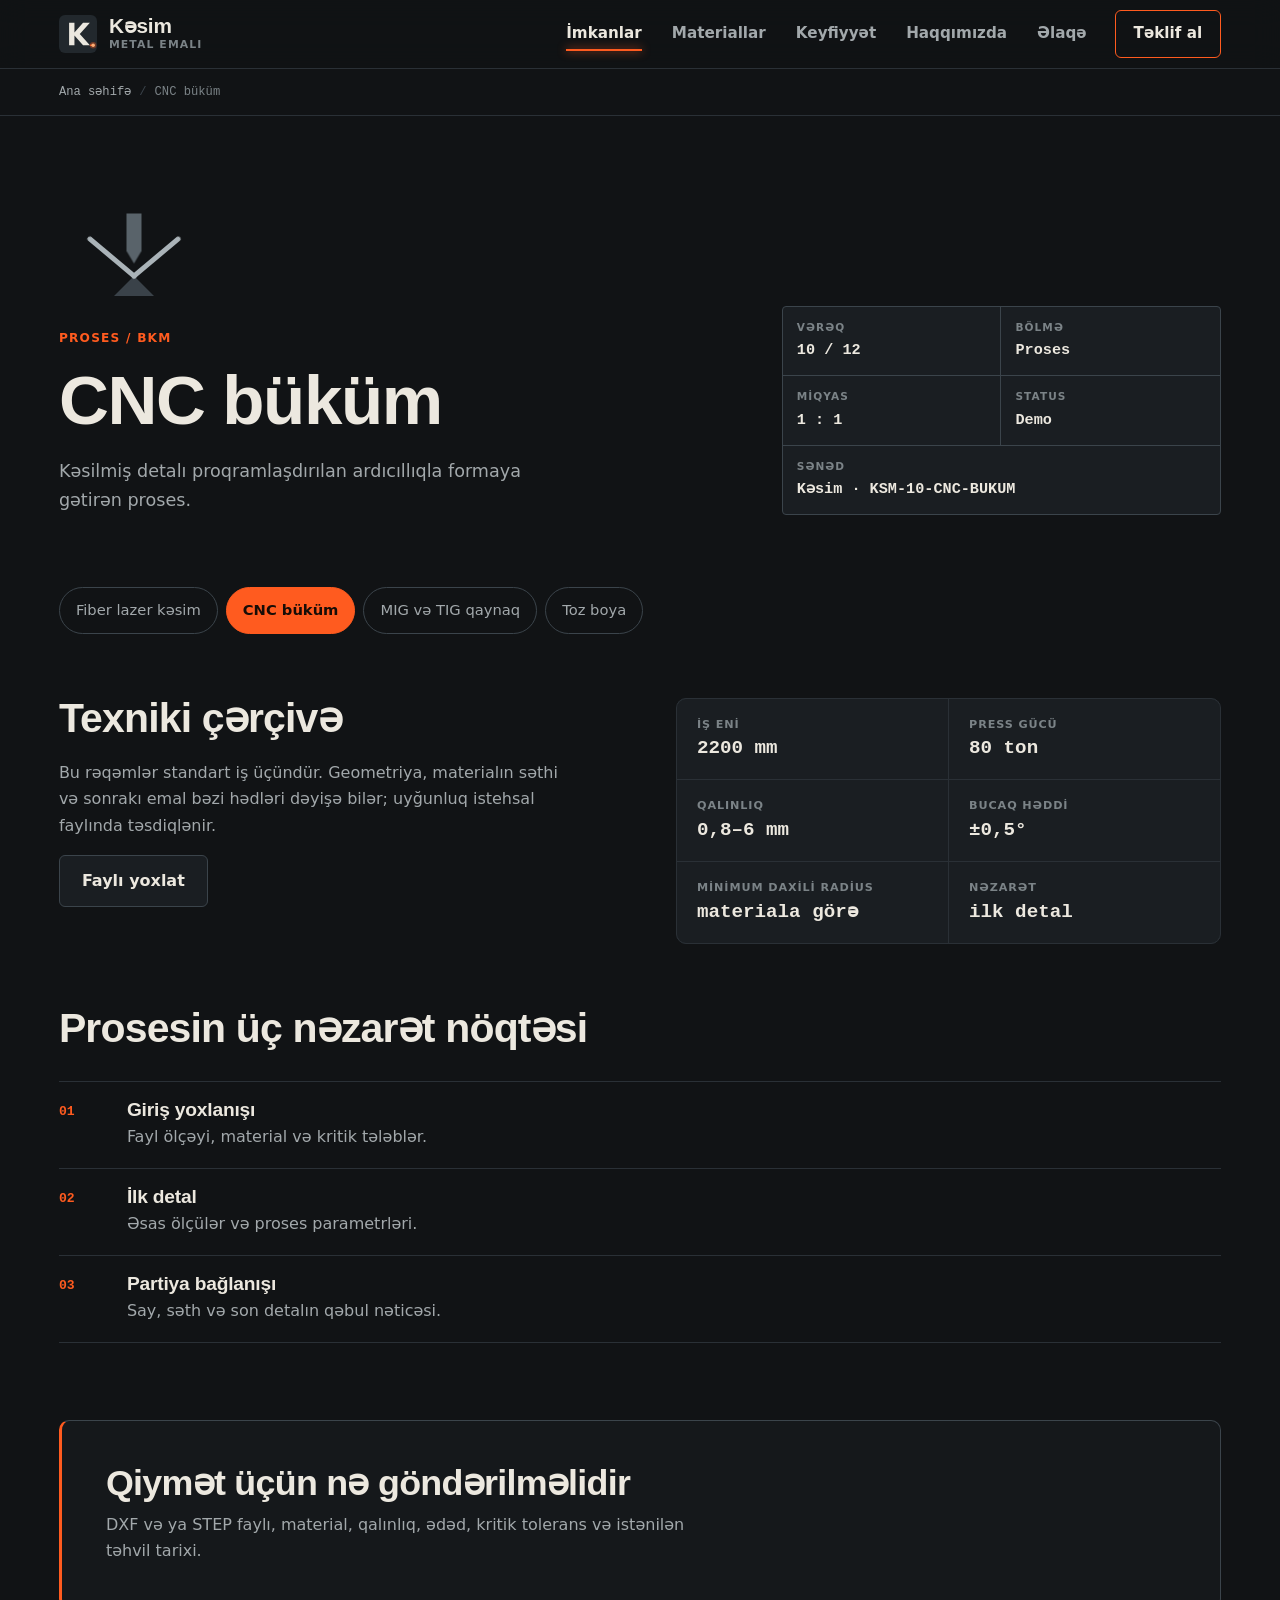
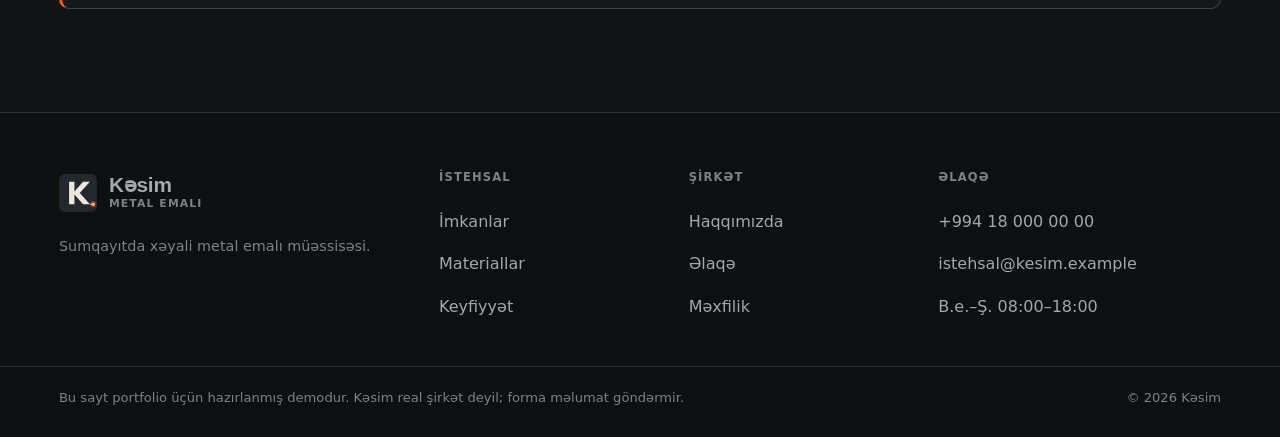
==== commit cd17cfee: "Rebuild Kesim as a night-shift fabrication shop The first screen is a working laser bed: a fiber hea" ====
--- a/cnc-bukum.html
+++ b/cnc-bukum.html
@@ -1,3 +1,3 @@
 <!doctype html>
-<html lang="az" class="no-js"><head><meta charset="utf-8"><meta name="viewport" content="width=device-width, initial-scale=1"><script>document.documentElement.classList.remove('no-js');</script><title>CNC büküm — ölçü, material və qəbul hədləri | Kəsim</title><meta name="description" content="CNC büküm üçün texniki imkanlar, material qalınlığı, ölçü həddi, tolerans və istehsal faylı tələbləri."><link rel="canonical" href="https://twenion.github.io/manufacturing-site-demo/cnc-bukum.html"><meta property="og:type" content="website"><meta property="og:locale" content="az_AZ"><meta property="og:title" content="CNC büküm — ölçü, material və qəbul hədləri | Kəsim"><meta property="og:description" content="CNC büküm üçün texniki imkanlar, material qalınlığı, ölçü həddi, tolerans və istehsal faylı tələbləri."><meta property="og:url" content="https://twenion.github.io/manufacturing-site-demo/cnc-bukum.html"><meta property="og:site_name" content="Kəsim"><meta name="theme-color" content="#eaf0f0"><link rel="icon" type="image/svg+xml" href="assets/img/favicon.svg"><link rel="stylesheet" href="assets/css/style.css"><script type="application/ld+json">{"@context": "https://schema.org", "@type": "BreadcrumbList", "itemListElement": [{"@type": "ListItem", "position": 1, "name": "Ana səhifə", "item": "https://twenion.github.io/manufacturing-site-demo/"}, {"@type": "ListItem", "position": 2, "name": "CNC büküm", "item": "https://twenion.github.io/manufacturing-site-demo/cnc-bukum.html"}]}</script><script type="application/ld+json">{"@context": "https://schema.org", "@type": "WebPage", "@id": "https://twenion.github.io/manufacturing-site-demo/cnc-bukum.html#page", "url": "https://twenion.github.io/manufacturing-site-demo/cnc-bukum.html", "name": "CNC büküm", "description": "CNC büküm üçün texniki imkanlar, material qalınlığı, ölçü həddi, tolerans və istehsal faylı tələbləri.", "inLanguage": "az", "isPartOf": {"@type": "WebSite", "name": "Kəsim", "url": "https://twenion.github.io/manufacturing-site-demo/"}}</script><script type="application/ld+json">{"@context": "https://schema.org", "@type": "Service", "@id": "https://twenion.github.io/manufacturing-site-demo/cnc-bukum.html#service", "name": "CNC büküm", "description": "CNC büküm üçün texniki imkanlar, material qalınlığı, ölçü həddi, tolerans və istehsal faylı tələbləri.", "areaServed": {"@type": "Country", "name": "Azərbaycan"}, "provider": {"@type": "Organization", "name": "Kəsim Metal Emalı", "url": "https://twenion.github.io/manufacturing-site-demo/"}}</script></head><body><a class="skip-link" href="#main">Əsas məzmuna keç</a>
-<header class="site-header"><div class="header-inner"><a class="brand" href="index.html" aria-label="Kəsim ana səhifə"><img class="brand-mark" src="assets/img/brand-mark.svg" alt="" aria-hidden="true" width="40" height="40"><span class="brand-copy"><strong>Kəsim</strong><small>metal emalı</small></span></a><button class="menu-toggle" type="button" aria-expanded="false" aria-controls="main-nav"><span class="sr-only">Menyunu aç</span><span></span><span></span></button><nav class="main-nav" id="main-nav" aria-label="Əsas menyu"><a href="imkanlar.html" aria-current="page">İmkanlar</a><a href="materiallar.html">Materiallar</a><a href="keyfiyyet.html">Keyfiyyət</a><a href="haqqimizda.html">Haqqımızda</a><a href="elaqe.html">Əlaqə</a><a class="nav-cta" href="teklif.html">Təklif al</a></nav></div></header><nav class="breadcrumb" aria-label="Naviqasiya yolu"><ol><li><a href="index.html">Ana səhifə</a></li><li aria-current="page">CNC büküm</li></ol></nav><main id="main"><header class="page-hero"><div><p class="job-code">Proses / BKM</p><h1>CNC büküm</h1></div><p>Kəsilmiş detalı proqramlaşdırılan ardıcıllıqla formaya gətirən proses.</p></header><div class="inner-main"><nav class="detail-nav" aria-label="İstehsal prosesləri"><a href="lazer-kesim.html">Fiber lazer kəsim</a><a href="cnc-bukum.html" aria-current="page">CNC büküm</a><a href="qaynaq.html">MIG və TIG qaynaq</a><a href="toz-boya.html">Toz boya</a></nav><section class="inner-section split" style="margin-top:72px"><div><h2>Texniki çərçivə</h2><p>Bu rəqəmlər standart iş üçündür. Geometriya, materialın səthi və sonrakı emal bəzi hədləri dəyişə bilər; uyğunluq istehsal faylında təsdiqlənir.</p><a class="secondary-button" href="teklif.html">Faylı yoxlat</a></div><dl class="metric-stack"><div><dt>İş eni</dt><dd>2200 mm</dd></div><div><dt>Press gücü</dt><dd>80 ton</dd></div><div><dt>Qalınlıq</dt><dd>0,8–6 mm</dd></div><div><dt>Bucaq həddi</dt><dd>±0,5°</dd></div><div><dt>Minimum daxili radius</dt><dd>materiala görə</dd></div><div><dt>Nəzarət</dt><dd>ilk detal</dd></div></dl></section><section class="inner-section"><header><h2>Prosesin üç nəzarət nöqtəsi</h2></header><ol class="step-list"><li><div><h3>Giriş yoxlanışı</h3><p>Fayl ölçəyi, material və kritik tələblər.</p></div></li><li><div><h3>İlk detal</h3><p>Əsas ölçülər və proses parametrləri.</p></div></li><li><div><h3>Partiya bağlanışı</h3><p>Say, səth və son detalın qəbul nəticəsi.</p></div></li></ol></section><section class="notice"><h2>Qiymət üçün nə göndərilməlidir</h2><p>DXF və ya STEP faylı, material, qalınlıq, ədəd, kritik tolerans və istənilən təhvil tarixi.</p></section></div></main><footer class="site-footer"><div class="footer-main"><div><a class="brand brand-footer" href="index.html"><img class="brand-mark" src="assets/img/brand-mark.svg" alt="" aria-hidden="true" width="40" height="40"><span class="brand-copy"><strong>Kəsim</strong><small>metal emalı</small></span></a><p>Sumqayıtda xəyali metal emalı müəssisəsi.</p></div><div><h2>İstehsal</h2><a href="imkanlar.html">İmkanlar</a><a href="materiallar.html">Materiallar</a><a href="keyfiyyet.html">Keyfiyyət</a></div><div><h2>Şirkət</h2><a href="haqqimizda.html">Haqqımızda</a><a href="elaqe.html">Əlaqə</a><a href="mexfilik.html">Məxfilik</a></div><div><h2>Əlaqə</h2><a href="tel:+994180000000">+994 18 000 00 00</a><a href="mailto:istehsal@kesim.example">istehsal@kesim.example</a><span>B.e.–Ş. 08:00–18:00</span></div></div><div class="footer-note"><p>Bu sayt portfolio üçün hazırlanmış demodur. Kəsim real şirkət deyil; forma məlumat göndərmir.</p><p>© 2026 Kəsim</p></div></footer><script src="assets/js/site.js" defer></script></body></html>+<html lang="az" class="no-js"><head><meta charset="utf-8"><meta name="viewport" content="width=device-width, initial-scale=1"><script>document.documentElement.classList.remove('no-js');</script><title>CNC büküm — ölçü, material və qəbul hədləri | Kəsim</title><meta name="description" content="CNC büküm üçün texniki imkanlar, material qalınlığı, ölçü həddi, tolerans və istehsal faylı tələbləri."><link rel="canonical" href="https://twenion.github.io/manufacturing-site-demo/cnc-bukum.html"><meta property="og:type" content="website"><meta property="og:locale" content="az_AZ"><meta property="og:title" content="CNC büküm — ölçü, material və qəbul hədləri | Kəsim"><meta property="og:description" content="CNC büküm üçün texniki imkanlar, material qalınlığı, ölçü həddi, tolerans və istehsal faylı tələbləri."><meta property="og:url" content="https://twenion.github.io/manufacturing-site-demo/cnc-bukum.html"><meta property="og:site_name" content="Kəsim"><meta name="theme-color" content="#111315"><link rel="icon" type="image/svg+xml" href="assets/img/favicon.svg"><link rel="stylesheet" href="assets/css/style.css"><script type="application/ld+json">{"@context": "https://schema.org", "@type": "BreadcrumbList", "itemListElement": [{"@type": "ListItem", "position": 1, "name": "Ana səhifə", "item": "https://twenion.github.io/manufacturing-site-demo/"}, {"@type": "ListItem", "position": 2, "name": "CNC büküm", "item": "https://twenion.github.io/manufacturing-site-demo/cnc-bukum.html"}]}</script><script type="application/ld+json">{"@context": "https://schema.org", "@type": "WebPage", "@id": "https://twenion.github.io/manufacturing-site-demo/cnc-bukum.html#page", "url": "https://twenion.github.io/manufacturing-site-demo/cnc-bukum.html", "name": "CNC büküm", "description": "CNC büküm üçün texniki imkanlar, material qalınlığı, ölçü həddi, tolerans və istehsal faylı tələbləri.", "inLanguage": "az", "isPartOf": {"@type": "WebSite", "name": "Kəsim", "url": "https://twenion.github.io/manufacturing-site-demo/"}}</script><script type="application/ld+json">{"@context": "https://schema.org", "@type": "Service", "@id": "https://twenion.github.io/manufacturing-site-demo/cnc-bukum.html#service", "name": "CNC büküm", "description": "CNC büküm üçün texniki imkanlar, material qalınlığı, ölçü həddi, tolerans və istehsal faylı tələbləri.", "areaServed": {"@type": "Country", "name": "Azərbaycan"}, "provider": {"@type": "Organization", "name": "Kəsim Metal Emalı", "url": "https://twenion.github.io/manufacturing-site-demo/"}}</script></head><body><a class="skip-link" href="#main">Əsas məzmuna keç</a>
+<header class="site-header"><div class="header-inner"><a class="brand" href="index.html" aria-label="Kəsim ana səhifə"><img class="brand-mark" src="assets/img/brand-mark.svg" alt="" aria-hidden="true" width="40" height="40"><span class="brand-copy"><strong>Kəsim</strong><small>metal emalı</small></span></a><button class="menu-toggle" type="button" aria-expanded="false" aria-controls="main-nav"><span class="sr-only">Menyunu aç</span><span></span><span></span></button><nav class="main-nav" id="main-nav" aria-label="Əsas menyu"><a href="imkanlar.html" aria-current="page">İmkanlar</a><a href="materiallar.html">Materiallar</a><a href="keyfiyyet.html">Keyfiyyət</a><a href="haqqimizda.html">Haqqımızda</a><a href="elaqe.html">Əlaqə</a><a class="nav-cta" href="teklif.html">Təklif al</a></nav></div><span class="cut-progress" aria-hidden="true"></span></header><nav class="breadcrumb" aria-label="Naviqasiya yolu"><ol><li><a href="index.html">Ana səhifə</a></li><li aria-current="page">CNC büküm</li></ol></nav><main id="main"><header class="page-hero"><div class="page-hero-copy"><svg class="process-icon page-icon icon-bend" viewBox="0 0 120 80" aria-hidden="true"><path class="ic-die" d="M44 72 60 56 76 72Z"/><path class="ic-punch" d="M54 6h12v30l-6 10-6-10Z"/><path class="ic-sheet-l" d="M60 56H14"/><path class="ic-sheet-r" d="M60 56H106"/></svg><p class="job-code">Proses / BKM</p><h1>CNC büküm</h1><p class="page-lead">Kəsilmiş detalı proqramlaşdırılan ardıcıllıqla formaya gətirən proses.</p></div><dl class="title-block"><div><dt>Vərəq</dt><dd>10 / 12</dd></div><div><dt>Bölmə</dt><dd>Proses</dd></div><div><dt>Miqyas</dt><dd>1 : 1</dd></div><div><dt>Status</dt><dd>Demo</dd></div><div class="tb-wide"><dt>Sənəd</dt><dd>Kəsim · KSM-10-CNC-BUKUM</dd></div></dl></header><div class="inner-main"><nav class="detail-nav" aria-label="İstehsal prosesləri"><a href="lazer-kesim.html">Fiber lazer kəsim</a><a href="cnc-bukum.html" aria-current="page">CNC büküm</a><a href="qaynaq.html">MIG və TIG qaynaq</a><a href="toz-boya.html">Toz boya</a></nav><section class="inner-section split"><div><h2>Texniki çərçivə</h2><p>Bu rəqəmlər standart iş üçündür. Geometriya, materialın səthi və sonrakı emal bəzi hədləri dəyişə bilər; uyğunluq istehsal faylında təsdiqlənir.</p><a class="secondary-button" href="teklif.html">Faylı yoxlat</a></div><dl class="metric-stack"><div><dt>İş eni</dt><dd>2200 mm</dd></div><div><dt>Press gücü</dt><dd>80 ton</dd></div><div><dt>Qalınlıq</dt><dd>0,8–6 mm</dd></div><div><dt>Bucaq həddi</dt><dd>±0,5°</dd></div><div><dt>Minimum daxili radius</dt><dd>materiala görə</dd></div><div><dt>Nəzarət</dt><dd>ilk detal</dd></div></dl></section><section class="inner-section"><header><h2>Prosesin üç nəzarət nöqtəsi</h2></header><ol class="step-list"><li><div><h3>Giriş yoxlanışı</h3><p>Fayl ölçəyi, material və kritik tələblər.</p></div></li><li><div><h3>İlk detal</h3><p>Əsas ölçülər və proses parametrləri.</p></div></li><li><div><h3>Partiya bağlanışı</h3><p>Say, səth və son detalın qəbul nəticəsi.</p></div></li></ol></section><section class="notice"><h2>Qiymət üçün nə göndərilməlidir</h2><p>DXF və ya STEP faylı, material, qalınlıq, ədəd, kritik tolerans və istənilən təhvil tarixi.</p></section></div></main><footer class="site-footer"><div class="footer-main"><div><a class="brand brand-footer" href="index.html"><img class="brand-mark" src="assets/img/brand-mark.svg" alt="" aria-hidden="true" width="40" height="40"><span class="brand-copy"><strong>Kəsim</strong><small>metal emalı</small></span></a><p>Sumqayıtda xəyali metal emalı müəssisəsi.</p></div><div><h2>İstehsal</h2><a href="imkanlar.html">İmkanlar</a><a href="materiallar.html">Materiallar</a><a href="keyfiyyet.html">Keyfiyyət</a></div><div><h2>Şirkət</h2><a href="haqqimizda.html">Haqqımızda</a><a href="elaqe.html">Əlaqə</a><a href="mexfilik.html">Məxfilik</a></div><div><h2>Əlaqə</h2><a href="tel:+994180000000">+994 18 000 00 00</a><a href="mailto:istehsal@kesim.example">istehsal@kesim.example</a><span>B.e.–Ş. 08:00–18:00</span></div></div><div class="footer-note"><p>Bu sayt portfolio üçün hazırlanmış demodur. Kəsim real şirkət deyil; forma məlumat göndərmir.</p><p>© 2026 Kəsim</p></div></footer><script src="assets/js/site.js" defer></script></body></html>
--- a/assets/css/style.css
+++ b/assets/css/style.css
@@ -1,2341 +1,1082 @@
+/* Kəsim — night-shift fabrication system.
+   Graphite shop floor, steel plate surfaces, a single laser accent and the
+   RAL 5015 coat colour that only appears once a part is finished. */
+
 :root {
-  color-scheme: light;
-  --paper:#f5f7f6;
-  --alloy:#eaf0f0;
-  --ink:#183e4a;
-  --muted:#546e75;
-  --petrol:#174d5d;
-  --deep:#103641;
-  --line:#c7d5d8;
-  --copper:#e3a47e;
-  --display:"Bahnschrift", "Aptos Display", "Arial", sans-serif;
-  --body:"Segoe UI Variable", "Segoe UI", Arial, sans-serif;
-  --gutter:clamp(22px,5vw,88px);
-  --max:1360px;
-}
-
-* {
-  box-sizing:border-box;
-}
+  color-scheme: dark;
+  --floor:#111315;
+  --floor-2:#15181b;
+  --plate:#1a1e22;
+  --plate-2:#22272c;
+  --steel:#2e353b;
+  --line:#2a3036;
+  --line-strong:#3b444b;
+  --text:#ece8df;
+  --muted:#a2a8ab;
+  --dim:#7b8387;
+  --laser:#ff5b1f;
+  --laser-hot:#ff8a4c;
+  --spark:#ffd9a0;
+  --coat:#3a7fc1;
+  --ok:#74c793;
+  --display:"Bahnschrift", "DIN Alternate", "Roboto Condensed", "Arial Narrow", sans-serif;
+  --body:"Segoe UI Variable Text", "Segoe UI", system-ui, -apple-system, Roboto, Arial, sans-serif;
+  --mono:"Cascadia Mono", "Cascadia Code", Consolas, ui-monospace, "SFMono-Regular", Menlo, monospace;
+  --gutter:clamp(18px,4.6vw,72px);
+  --max:1320px;
+  --header-h:68px;
+  --radius:6px;
+}
+
+*,*::before,*::after { box-sizing:border-box; }
 
 html {
   scroll-behavior:smooth;
-  scroll-padding-top:105px;
-  background:var(--paper);
+  scroll-padding-top:calc(var(--header-h) + 16px);
+  background:var(--floor);
 }
 
 body {
   margin:0;
-  background:var(--paper);
-  color:var(--ink);
+  background:var(--floor);
+  color:var(--text);
   font:400 1rem/1.65 var(--body);
-}
-
-button,input,select,textarea {
-  font:inherit;
-}
-
-button,a,input,select,textarea {
-  -webkit-tap-highlight-color:transparent;
-}
-
-a {
-  color:inherit;
-}
-
-img,svg {
-  display:block;
-  max-width:100%;
-}
-
-h1,h2,h3,p,dl {
-  margin-top:0;
-}
+  -webkit-font-smoothing:antialiased;
+  overflow-x:clip;
+}
+
+button,input,select,textarea { font:inherit; color:inherit; }
+a { color:inherit; }
+img,svg,canvas { display:block; max-width:100%; }
+img { height:auto; }
+h1,h2,h3,p,dl,ol,ul,figure { margin-top:0; }
+dd { margin:0; }
 
 h1,h2,h3 {
   font-family:var(--display);
+  font-stretch:87.5%;
   font-weight:600;
-  line-height:1.04;
-  letter-spacing:-.055em;
+  line-height:1.02;
+  letter-spacing:-.02em;
   text-wrap:balance;
-}
-
-h1 {
-  font-size:clamp(3.5rem,6.8vw,6.7rem);
-  margin-bottom:0;
-}
-
-h2 {
-  font-size:clamp(2.5rem,4.5vw,4.6rem);
-  margin-bottom:24px;
-}
-
-h3 {
-  font-size:1.5rem;
-  letter-spacing:-.035em;
-}
-
-p {
-  max-width:65ch;
-}
-
-button {
-  cursor:pointer;
-}
+  margin-bottom:.5em;
+}
+
+h2 { font-size:clamp(2.1rem,4.6vw,4rem); }
+h3 { font-size:1.35rem; letter-spacing:-.01em; }
+p { text-wrap:pretty; }
+
+::selection { background:var(--laser); color:#16100c; }
 
 :focus-visible {
-  outline:3px solid #b6572d;
-  outline-offset:5px;
-}
-
-[hidden] {
-  display:none!important;
+  outline:2px solid var(--laser-hot);
+  outline-offset:3px;
+  border-radius:3px;
+}
+
+.sr-only {
+  position:absolute; width:1px; height:1px; padding:0; margin:-1px;
+  overflow:hidden; clip:rect(0 0 0 0); white-space:nowrap; border:0;
 }
 
 .skip-link {
-  position:fixed;
-  z-index:100;
-  left:12px;
-  top:10px;
-  padding:12px;
-  background:var(--ink);
-  color:white;
+  position:fixed; left:12px; top:12px; z-index:100;
+  padding:10px 16px; border-radius:var(--radius);
+  background:var(--laser); color:#140d09; font-weight:700; text-decoration:none;
   transform:translateY(-160%);
-}
-
-.skip-link:focus {
-  transform:none;
-}
-
-.sr-only {
-  position:absolute;
-  width:1px;
-  height:1px;
-  padding:0;
+  transition:transform .2s;
+}
+.skip-link:focus { transform:none; }
+
+.eyebrow {
+  display:flex; align-items:center; gap:10px;
+  margin-bottom:18px;
+  color:var(--muted);
+  font:500 .78rem/1.3 var(--mono);
+  letter-spacing:.08em;
+  text-transform:uppercase;
+}
+
+.beam-dot {
+  width:8px; height:8px; border-radius:50%;
+  background:var(--laser);
+  box-shadow:0 0 0 4px rgba(255,91,31,.18), 0 0 16px var(--laser);
+}
+
+.text-link {
+  display:inline-flex; align-items:center; gap:8px;
+  color:var(--text); font-weight:600; text-decoration:none;
+  border-bottom:1px solid var(--line-strong);
+  padding-bottom:2px;
+  transition:border-color .2s, color .2s;
+}
+.text-link::after { content:"→"; color:var(--laser); transition:transform .2s; }
+.text-link:hover { border-color:var(--laser); }
+.text-link:hover::after { transform:translateX(3px); }
+
+/* Buttons ---------------------------------------------------------------- */
+
+.primary-button,.secondary-button,.ghost-button {
+  display:inline-flex; align-items:center; justify-content:center; gap:10px;
+  min-height:48px; padding:12px 22px;
+  border-radius:var(--radius);
+  font-weight:650; text-decoration:none; cursor:pointer;
+  border:1px solid transparent;
+  transition:background .2s, border-color .2s, transform .2s, box-shadow .2s;
+}
+.primary-button {
+  background:var(--laser); color:#170d07;
+  box-shadow:0 0 0 0 rgba(255,91,31,.0), 0 10px 30px -12px rgba(255,91,31,.7);
+}
+.primary-button:hover { background:var(--laser-hot); transform:translateY(-1px); box-shadow:0 0 0 4px rgba(255,91,31,.16), 0 14px 34px -12px rgba(255,91,31,.8); }
+.secondary-button { border-color:var(--line-strong); color:var(--text); background:var(--plate); }
+.secondary-button:hover { border-color:var(--laser); }
+.ghost-button { color:var(--text); border-color:var(--line-strong); }
+.ghost-button:hover { border-color:var(--text); }
+button[disabled] { opacity:.55; cursor:not-allowed; }
+
+/* Header ----------------------------------------------------------------- */
+
+.site-header {
+  position:sticky; top:0; z-index:50;
+  background:rgba(17,19,21,.82);
+  backdrop-filter:blur(14px) saturate(1.2);
+  -webkit-backdrop-filter:blur(14px) saturate(1.2);
+  border-bottom:1px solid var(--line);
+}
+.header-inner {
+  max-width:calc(var(--max) + var(--gutter) * 2);
+  margin:0 auto; padding:0 var(--gutter);
+  height:var(--header-h);
+  display:flex; align-items:center; justify-content:space-between; gap:24px;
+}
+.brand { display:flex; align-items:center; gap:12px; text-decoration:none; }
+.brand-mark { width:38px; height:38px; }
+.brand-copy { display:grid; line-height:1.05; }
+.brand-copy strong { font:600 1.3rem/1 var(--display); font-stretch:87.5%; letter-spacing:-.01em; }
+.brand-copy small { color:var(--dim); font:500 .68rem/1.4 var(--mono); letter-spacing:.1em; text-transform:uppercase; }
+
+.main-nav { display:flex; align-items:center; gap:6px; }
+.main-nav a {
+  position:relative;
+  padding:10px 12px; min-height:44px; display:inline-flex; align-items:center;
+  color:var(--muted); font-weight:550; font-size:.95rem; text-decoration:none;
+  transition:color .2s;
+}
+.main-nav a:hover,.main-nav a[aria-current="page"] { color:var(--text); }
+.main-nav a[aria-current="page"]::after {
+  content:""; position:absolute; left:12px; right:12px; bottom:6px; height:2px;
+  background:var(--laser); box-shadow:0 0 10px var(--laser);
+}
+.main-nav .nav-cta {
+  margin-left:10px; padding:10px 18px;
+  border:1px solid var(--laser); border-radius:var(--radius);
+  color:var(--text);
+}
+.main-nav .nav-cta:hover { background:var(--laser); color:#170d07; }
+
+.menu-toggle {
+  display:none; width:48px; height:48px; border:1px solid var(--line-strong);
+  border-radius:var(--radius); background:var(--plate); cursor:pointer;
+  position:relative;
+}
+.menu-toggle span:not(.sr-only) {
+  position:absolute; left:13px; right:13px; height:2px; background:var(--text);
+  transition:transform .25s, top .25s;
+}
+.menu-toggle span:nth-of-type(2) { top:19px; }
+.menu-toggle span:nth-of-type(3) { top:27px; }
+.menu-toggle[aria-expanded="true"] span:nth-of-type(2) { top:23px; transform:rotate(45deg); }
+.menu-toggle[aria-expanded="true"] span:nth-of-type(3) { top:23px; transform:rotate(-45deg); }
+
+/* The header rule is a kerf: it is cut as the page is read. */
+.cut-progress {
+  position:absolute; left:0; bottom:-1px; height:2px;
+  width:calc(var(--read, 0) * 100%);
+  background:linear-gradient(90deg, rgba(255,91,31,.2), var(--laser));
+}
+.cut-progress::after {
+  content:""; position:absolute; right:-3px; top:-2px; width:6px; height:6px; border-radius:50%;
+  background:var(--spark); box-shadow:0 0 10px 3px var(--laser);
+  opacity:calc(var(--read, 0) * 40);
+}
+
+/* Shared section frame -------------------------------------------------- */
+
+.hero,.journey-sticky,.quote,.processes,.board,.quality,.final-cta,.ruler dl,
+.page-hero,.inner-main,.breadcrumb ol,.footer-main,.footer-note {
+  width:100%;
+  max-width:calc(var(--max) + var(--gutter) * 2);
+  margin-left:auto; margin-right:auto;
+  padding-left:var(--gutter); padding-right:var(--gutter);
+}
+
+.section-head {
+  display:grid; grid-template-columns:minmax(0,1.3fr) minmax(0,1fr);
+  gap:24px 64px; align-items:end;
+  margin-bottom:48px;
+}
+.section-head h2 { margin-bottom:0; }
+.section-head > p { color:var(--muted); max-width:48ch; margin:0; }
+.section-head > p .text-link { margin-top:14px; }
+
+/* Hero: the laser bed ----------------------------------------------------- */
+
+.hero {
+  display:grid;
+  grid-template-columns:minmax(0,5fr) minmax(0,7fr);
+  gap:clamp(32px,4vw,64px);
+  align-items:center;
+  padding-top:clamp(40px,6vw,88px);
+  padding-bottom:clamp(40px,5vw,72px);
+  min-height:calc(100svh - var(--header-h));
+  position:relative;
+}
+.hero::before {
+  content:""; position:absolute; inset:0 0 auto; height:100%; z-index:-1;
+  background:
+    radial-gradient(60% 50% at 75% 45%, rgba(255,91,31,.09), transparent 70%),
+    linear-gradient(rgba(255,255,255,.022) 1px, transparent 1px) 0 0/48px 48px,
+    linear-gradient(90deg, rgba(255,255,255,.022) 1px, transparent 1px) 0 0/48px 48px;
+  mask-image:linear-gradient(to bottom, #000 70%, transparent);
+  -webkit-mask-image:linear-gradient(to bottom, #000 70%, transparent);
+}
+
+.hero h1 {
+  font-size:clamp(2.9rem,6.2vw,5.6rem);
+  margin-bottom:28px;
+}
+.hero h1 span { display:block; color:var(--muted); }
+.hero-lead { color:var(--muted); font-size:1.1rem; max-width:44ch; margin-bottom:32px; }
+.hero-actions { display:flex; flex-wrap:wrap; gap:12px; margin-bottom:40px; }
+.hero-facts {
+  display:grid; grid-template-columns:repeat(3,auto); justify-content:start; gap:12px 32px;
+  margin:0; padding-top:24px; border-top:1px solid var(--line);
+}
+.hero-facts dt,.ruler dt,.sheet-meta span,.quote-result dt,.hud-cell span,.step-specs dt,.quality-values dt {
+  color:var(--dim); font:500 .7rem/1.4 var(--mono); letter-spacing:.08em; text-transform:uppercase;
+}
+.hero-facts dd { font:600 1.2rem/1.3 var(--display); font-stretch:87.5%; }
+
+.bed {
+  margin:0; position:relative;
+  background:linear-gradient(180deg, #1b1f23, #16191c);
+  border:1px solid var(--line-strong);
+  border-radius:10px;
+  box-shadow:0 40px 80px -40px rgba(0,0,0,.9), 0 0 0 1px rgba(255,255,255,.02) inset;
   overflow:hidden;
-  clip:rect(0,0,0,0);
-  white-space:nowrap;
-  border:0;
-}
-
-.header-inner,.hero-stage,.hero-bottom,.quote-intro,.quote-bench,.section,.footer-main,.footer-note,.breadcrumb,.page-hero {
-  width:min(var(--max),calc(100% - var(--gutter)*2));
-  margin-inline:auto;
-}
-
-.site-header {
-  position:sticky;
-  top:0;
-  z-index:50;
-  background:rgba(245,247,246,.94);
+}
+.bed-top {
+  display:flex; justify-content:space-between; gap:12px;
+  padding:10px 16px; border-bottom:1px solid var(--line);
+  color:var(--muted); font:500 .72rem/1.4 var(--mono); letter-spacing:.06em; text-transform:uppercase;
+}
+.bed-top span { display:flex; align-items:center; gap:8px; }
+.bed-material { margin-left:auto; }
+.status-led { width:7px; height:7px; border-radius:50%; background:var(--ok); box-shadow:0 0 8px var(--ok); }
+.bed.is-cutting .status-led { background:var(--laser); box-shadow:0 0 10px var(--laser); }
+
+.bed-screen { position:relative; padding:10px; }
+.bed-svg { width:100%; height:auto; }
+.sparks { position:absolute; inset:10px; width:calc(100% - 20px); height:calc(100% - 20px); pointer-events:none; }
+
+.bed-frame { fill:#1e2327; stroke:#3a4248; }
+.bed-dims path { fill:none; stroke:#5c656b; stroke-width:.7; }
+.bed-dims text { fill:#7b8387; font:9px var(--mono); letter-spacing:.06em; }
+.sheet { transition:transform 1.1s cubic-bezier(.6,0,.2,1), opacity .6s; }
+.sheet.is-leaving { transform:translateX(-680px); }
+.sheet.is-entering { transform:translateX(680px); transition:none; }
+
+.nest-part .part-body { fill:#4c565d; opacity:.9; }
+.nest-part .bend-mark { fill:none; stroke:#cfd6d9; stroke-opacity:.38; stroke-width:.7; stroke-dasharray:3 2.5; }
+.nest-part .kerf { fill:none; stroke:#0e1012; stroke-width:1.15; stroke-linejoin:round; }
+.nest-part .kerf:not(:last-of-type) { fill:#0e1012; }
+
+.bed.is-live .nest-part .part-body { opacity:0; transition:opacity .5s; }
+.bed.is-live .nest-part.is-done .part-body { opacity:.9; }
+.bed.is-live .nest-part .bend-mark { stroke-opacity:.2; }
+.bed.is-live .nest-part .kerf { stroke-dasharray:var(--len); stroke-dashoffset:var(--off, var(--len)); fill:transparent; transition:stroke .9s, fill .4s; }
+.bed.is-live .nest-part .kerf.is-cutting { stroke:var(--laser-hot); stroke-width:1.5; filter:drop-shadow(0 0 2px var(--laser)); transition:none; }
+.bed.is-live .nest-part .kerf.is-cut { stroke:#0e1012; }
+.bed.is-live .nest-part .kerf.is-cut:not(:last-of-type) { fill:#0e1012; }
+
+.laser-head { opacity:0; transition:opacity .2s; }
+.bed.is-live .laser-head { opacity:.55; }
+.bed.is-cutting .laser-head { opacity:1; }
+
+.bed-hud {
+  display:grid; grid-template-columns:auto auto auto minmax(0,1fr);
+  border-top:1px solid var(--line);
+}
+.hud-cell { padding:10px 16px; border-right:1px solid var(--line); display:grid; gap:2px; white-space:nowrap; }
+.hud-cell strong { font:600 .92rem/1.3 var(--mono); color:var(--text); }
+.hud-cell b { color:var(--laser); font-weight:600; }
+.hud-coords output { display:inline-block; min-width:6.2ch; text-align:right; }
+.gcode {
+  list-style:none; margin:0; padding:8px 16px;
+  height:72px; overflow:hidden;
+  display:flex; flex-direction:column; justify-content:flex-end;
+  font:500 .72rem/1.55 var(--mono); color:var(--dim);
+  mask-image:linear-gradient(to bottom, transparent, #000 45%);
+  -webkit-mask-image:linear-gradient(to bottom, transparent, #000 45%);
+}
+.gcode li { flex-shrink:0; white-space:nowrap; overflow:hidden; text-overflow:ellipsis; }
+.gcode li.is-current { color:var(--laser-hot); }
+.bed-toggle {
+  min-height:30px; margin:-6px -8px -6px 4px; padding:4px 10px;
+  border:1px solid var(--line-strong); border-radius:var(--radius);
+  background:rgba(17,19,21,.75); color:var(--muted);
+  font:500 .72rem/1 var(--mono); letter-spacing:.06em; text-transform:uppercase; cursor:pointer;
+}
+.bed-toggle:hover { color:var(--text); border-color:var(--text); }
+
+/* Ruler strip ------------------------------------------------------------- */
+
+.ruler {
+  border-top:1px solid var(--line); border-bottom:1px solid var(--line);
+  background:
+    repeating-linear-gradient(90deg, var(--line-strong) 0 1px, transparent 1px 10px) left top/100% 7px no-repeat,
+    repeating-linear-gradient(90deg, var(--dim) 0 1px, transparent 1px 50px) left top/100% 13px no-repeat,
+    var(--floor-2);
+}
+.ruler dl { display:grid; grid-template-columns:repeat(5,minmax(0,1fr)); margin:0 auto; }
+.ruler dl > div { padding:30px 20px 22px 0; }
+.ruler dd { font:600 1.25rem/1.3 var(--display); font-stretch:87.5%; }
+
+/* Journey: one part through five operations -------------------------------- */
+
+.journey { position:relative; padding:clamp(64px,8vw,120px) 0 0; }
+.journey-sticky { position:relative; }
+.journey-head { max-width:820px; margin-bottom:40px; }
+.journey-head h2 { margin:0; }
+
+.journey-grid {
+  display:grid; grid-template-columns:minmax(0,5fr) minmax(0,7fr);
+  gap:clamp(24px,4vw,64px); align-items:center;
+}
+
+.journey-steps { list-style:none; margin:0; padding:0; counter-reset:step; }
+.journey-step {
+  display:grid; grid-template-columns:44px minmax(0,1fr); gap:14px;
+  padding:16px 0; border-top:1px solid var(--line);
+}
+.journey-step:last-child { border-bottom:1px solid var(--line); }
+.step-no { font:600 .8rem/1.9 var(--mono); color:var(--dim); }
+.journey-step h3 { margin:0; font-size:1.45rem; color:var(--muted); transition:color .3s; }
+.step-body p { color:var(--muted); margin:10px 0 14px; max-width:46ch; }
+.step-specs { display:grid; grid-template-columns:repeat(3,minmax(0,1fr)); gap:10px; margin:0 0 14px; }
+.step-specs dd { font:600 .95rem/1.3 var(--mono); }
+
+.journey-visual {
+  position:relative;
+  aspect-ratio:7/6;
+  border:1px solid var(--line);
+  border-radius:10px;
+  background:
+    radial-gradient(55% 45% at 50% 55%, rgba(255,255,255,.05), transparent 70%),
+    linear-gradient(rgba(255,255,255,.025) 1px, transparent 1px) 0 0/32px 32px,
+    linear-gradient(90deg, rgba(255,255,255,.025) 1px, transparent 1px) 0 0/32px 32px,
+    var(--floor-2);
+  overflow:hidden;
+}
+
+/* Default (no JS / reduced motion): the finished, measured part. */
+.journey-visual {
+  --cut:1; --heat:0; --drop:1; --bend:1; --weld-in:1; --weld-heat:0; --coat:1; --measure:1; --spin:1;
+  --hx:0%; --hy:0%;
+}
+
+.scene {
+  position:absolute; inset:0;
+  perspective:1500px; perspective-origin:50% 30%;
+  display:grid; place-items:center;
+}
+.rig {
+  --w:clamp(170px,46%,380px);
+  width:var(--w); aspect-ratio:1;
+  position:relative;
+  transform-style:preserve-3d;
+  transform:translateY(8%) rotateX(56deg) rotateZ(calc(-30deg - var(--spin) * 16deg));
+}
+.blank,.skeleton,.shadow { position:absolute; inset:0; transform-style:preserve-3d; }
+.shadow {
+  inset:8% -4% -8%;
+  background:radial-gradient(closest-side, rgba(0,0,0,.65), transparent);
+  transform:translateZ(-14px);
+  filter:blur(6px);
+}
+.skeleton {
+  inset:-12%;
+  padding:12%;
+  background:
+    repeating-linear-gradient(90deg, rgba(255,255,255,.04) 0 1px, transparent 1px 3px),
+    linear-gradient(135deg, #5d676e, #8b959b 40%, #5f696f 70%, #7b858b);
+  -webkit-mask:linear-gradient(#000 0 0) content-box, linear-gradient(#000 0 0);
+  -webkit-mask-composite:xor;
+  mask:linear-gradient(#000 0 0) content-box exclude, linear-gradient(#000 0 0);
+  transform:translateZ(calc(var(--drop) * -140px));
+  opacity:calc(1 - var(--drop));
+}
+
+.face { position:absolute; left:0; width:100%; transform-style:preserve-3d; }
+.flange { top:0; height:33.333%; transform-origin:50% 100%; transform:rotateX(calc(var(--bend) * -90deg)); }
+.base { top:33.333%; height:66.667%; }
+
+.skin {
+  position:absolute; inset:0; overflow:hidden;
+  background:
+    repeating-linear-gradient(90deg, rgba(255,255,255,.05) 0 1px, transparent 1px 3px),
+    linear-gradient(135deg, #8e989e, #cdd3d6 34%, #8a949a 58%, #b9c0c4);
+}
+.flange .skin {
+  background:
+    repeating-linear-gradient(90deg, rgba(255,255,255,.05) 0 1px, transparent 1px 3px),
+    linear-gradient(160deg, #a6afb4, #e0e5e7 45%, #98a2a8);
+}
+.flange .skin { border-radius:12% 12% 0 0 / 30% 30% 0 0; clip-path:polygon(6.7% 0, 93.3% 0, 100% 20%, 100% 100%, 0 100%, 0 20%); border-radius:0; }
+.base .skin { border-radius:0 0 3.3% 3.3% / 0 0 5% 5%; }
+
+.coat {
+  position:absolute; inset:0;
+  background:
+    repeating-linear-gradient(90deg, rgba(255,255,255,.03) 0 1px, transparent 1px 4px),
+    linear-gradient(135deg, #2c6aa6, #4b92d3 40%, #2f6eaa 70%, #3f86c8);
+  clip-path:inset(0 calc((1 - var(--coat)) * 100%) 0 0);
+}
+.hole {
+  position:absolute; z-index:2;
+  width:5.666%; aspect-ratio:1; border-radius:50%;
+  transform:translate(-50%,-50%);
+  background:radial-gradient(circle at 40% 35%, #0b0d0f 55%, #2a3035);
+  box-shadow:inset 0 2px 3px rgba(0,0,0,.8), 0 0 0 1px rgba(0,0,0,.35);
+}
+.flange .hole { width:4.333%; }
+.slot {
+  position:absolute; z-index:2; left:35%; top:42.5%; width:30%; height:15%;
+  border-radius:999px;
+  background:#0b0d0f; box-shadow:inset 0 2px 4px rgba(0,0,0,.85);
+}
+.dims { position:absolute; inset:0; width:100%; height:100%; z-index:3; opacity:var(--measure); overflow:visible; }
+.dims path { fill:none; stroke:var(--spark); stroke-width:2; }
+.dims text { fill:var(--spark); font:600 30px var(--mono); }
+
+.edge { position:absolute; background:linear-gradient(#4b555b, #2a3035); }
+.edge-front { left:0; right:0; top:100%; height:7px; transform-origin:top; transform:rotateX(-90deg); }
+.edge-top { left:6.7%; right:6.7%; top:0; height:7px; transform-origin:top; transform:rotateX(-90deg); }
+.edge-left { top:0; bottom:0; left:0; width:7px; transform-origin:left; transform:rotateY(90deg); }
+.edge-right { top:0; bottom:0; left:100%; width:7px; transform-origin:left; transform:rotateY(90deg); }
+.base .edge { background:linear-gradient(90deg, #3b444a, #6a747a); }
+.flange .edge-left,.flange .edge-right { top:20%; }
+.edge::after { content:""; position:absolute; inset:0; background:#2a5f94; opacity:var(--coat); }
+
+.gusset {
+  position:absolute; left:50%; top:0;
+  width:24%; aspect-ratio:1;
+  transform-origin:0 0;
+  transform:rotateY(-90deg) translateX(calc((1 - var(--weld-in)) * 160%));
+  opacity:var(--weld-in);
+}
+.gusset::before {
+  content:""; position:absolute; inset:0;
+  clip-path:polygon(0 0, 100% 0, 0 100%);
+  background:linear-gradient(135deg, #a9b2b7, #d7dcdf 50%, #8f999f);
+}
+.bead { position:absolute; display:block; border-radius:3px;
+  background:color-mix(in srgb, #ffc07a calc(var(--weld-heat) * 100%), #5f686e);
+  box-shadow:0 0 calc(var(--weld-heat) * 18px) calc(var(--weld-heat) * 3px) color-mix(in srgb, #ff6a1f calc(var(--weld-heat) * 100%), transparent);
+}
+.bead-v { left:0; top:-2px; width:100%; height:5px; }
+.bead-h { left:-2px; top:0; width:5px; height:100%; }
+.gusset::after {
+  content:""; position:absolute; inset:0;
+  clip-path:polygon(0 0, 100% 0, 0 100%);
+  background:linear-gradient(135deg, #2c6aa6, #4b92d3 50%, #2f6eaa);
+  opacity:var(--coat);
+}
+
+.kerf-layer { position:absolute; inset:0; transform-style:preserve-3d; transform:translateZ(1px); opacity:calc(1 - var(--bend) * 6); pointer-events:none; }
+.kerf-layer svg { width:100%; height:100%; overflow:visible; }
+.bend-line { fill:none; stroke:#1d2226; stroke-width:3; stroke-dasharray:14 10; opacity:.7; }
+.j-kerf { fill:none; stroke:color-mix(in srgb, var(--laser-hot) calc(var(--heat) * 100%), #1a1e21); stroke-width:4; stroke-linejoin:round; }
+.j-head {
+  position:absolute; left:var(--hx); top:var(--hy);
+  width:0; height:0; transform-style:preserve-3d;
+  opacity:var(--heat);
+}
+.j-head::before {
+  content:""; position:absolute; left:-14px; top:-14px; width:28px; height:28px; border-radius:50%;
+  background:radial-gradient(circle, #fff3d0 0 18%, rgba(255,138,76,.9) 30%, rgba(255,91,31,0) 70%);
+}
+.beam {
+  position:absolute; left:-2px; bottom:0; width:4px; height:190px;
+  transform-origin:50% 100%;
+  transform:rotateX(-90deg);
+  background:linear-gradient(to top, #fff2d2, rgba(255,120,60,.85) 20%, rgba(255,91,31,0));
+}
+.beam-b { transform:rotateZ(90deg) rotateX(-90deg); }
+
+.job-card,.measure-card {
+  position:absolute; z-index:2;
+  background:rgba(17,19,21,.84);
+  border:1px solid var(--line-strong); border-radius:var(--radius);
+  backdrop-filter:blur(6px); -webkit-backdrop-filter:blur(6px);
+  font-family:var(--mono);
+}
+.job-card { left:14px; top:14px; padding:12px 14px; width:min(268px, 52%); }
+.job-card p { margin:0; display:flex; justify-content:space-between; gap:8px; font-size:.72rem; color:var(--muted); letter-spacing:.04em; }
+.job-card p span { text-transform:uppercase; color:var(--dim); }
+.job-card strong { color:var(--text); }
+.job-card .job-part { margin-top:4px; }
+.stamps { list-style:none; margin:10px 0 0; padding:0; display:grid; grid-template-columns:repeat(5,1fr); gap:4px; }
+.stamps li {
+  text-align:center; padding:4px 0; font-size:.62rem; font-weight:600; letter-spacing:.05em;
+  border:1px dashed var(--line-strong); border-radius:3px; color:var(--dim);
+  transition:background .3s, color .3s, border-color .3s;
+}
+.stamps li.is-done { border-style:solid; border-color:var(--laser); color:var(--laser-hot); background:rgba(255,91,31,.1); }
+.stamps li.is-done:last-child { border-color:var(--ok); color:var(--ok); background:rgba(116,199,147,.1); }
+
+.measure-card {
+  right:14px; bottom:14px; padding:12px 14px; width:min(250px, 52%);
+  opacity:calc(var(--measure) * 3); transform:translateY(calc((1 - min(1, var(--measure) * 3)) * 12px));
+}
+.measure-title { margin:0 0 6px; font-size:.66rem; color:var(--dim); letter-spacing:.08em; text-transform:uppercase; }
+.measure-card dl { margin:0; display:grid; gap:2px; }
+.measure-card dl > div { display:flex; justify-content:space-between; font-size:.78rem; }
+.measure-card dt { color:var(--muted); }
+.measure-card .nominal { display:none; }
+.measure-card .is-pending .nominal { display:inline; color:var(--dim); }
+.measure-card .is-pending .actual { display:none; }
+.verdict {
+  margin:8px 0 0; padding:4px 8px; display:inline-block;
+  border:1.5px solid var(--ok); border-radius:3px; color:var(--ok);
+  font-size:.72rem; font-weight:700; letter-spacing:.14em; text-transform:uppercase;
+  transform:rotate(-4deg);
+}
+.measure-card.is-pending-verdict .verdict { opacity:0; transform:rotate(-4deg) scale(1.6); }
+.verdict { transition:opacity .25s, transform .25s cubic-bezier(.3,1.6,.5,1); }
+
+.journey-progress { display:none; }
+
+/* Live journey (JS, motion allowed): pinned and driven by scroll. */
+.journey.is-live { height:calc(100svh + 360svh); padding:0; }
+.journey.is-live .journey-sticky {
+  position:sticky; top:var(--header-h);
+  height:calc(100svh - var(--header-h));
+  display:flex; flex-direction:column; justify-content:center;
+  padding-top:24px; padding-bottom:24px;
+}
+.journey.is-live .journey-head { margin-bottom:28px; }
+.journey.is-live .journey-head h2 { font-size:clamp(1.9rem,3.4vw,3rem); }
+.journey.is-live .journey-step .step-body {
+  max-height:0; overflow:hidden; opacity:0;
+  transition:max-height .5s cubic-bezier(.4,0,.2,1), opacity .35s;
+}
+.journey.is-live .journey-step.is-active .step-body { max-height:340px; opacity:1; }
+.journey.is-live .journey-step.is-active h3,.journey.is-live .journey-step.is-past h3 { color:var(--text); }
+.journey.is-live .journey-step.is-active .step-no { color:var(--laser); }
+.journey.is-live .journey-step.is-past .step-no { color:var(--muted); }
+.journey.is-live .journey-visual { max-height:calc(100svh - var(--header-h) - 200px); width:100%; margin-left:auto; }
+.journey.is-live .journey-progress {
+  display:block; height:2px; margin-top:20px; background:var(--line);
+}
+.journey.is-live .journey-progress span {
+  display:block; height:100%; width:calc(var(--p, 0) * 100%);
+  background:var(--laser); box-shadow:0 0 10px var(--laser);
+}
+
+/* Workshop photograph ------------------------------------------------------ */
+
+.workshop-film {
+  position:relative; overflow:hidden;
+  margin-top:clamp(64px,8vw,120px);
+  min-height:clamp(420px,52vw,640px);
+  display:flex; align-items:flex-end;
+}
+.workshop-film img {
+  position:absolute; inset:-40px 0; width:100%; height:calc(100% + 80px);
+  object-fit:cover; object-position:70% 50%;
+  transform:translate3d(0, var(--travel, 0px), 0) scale(1.04);
+}
+.workshop-film::after {
+  content:""; position:absolute; inset:0;
+  background:linear-gradient(90deg, rgba(17,19,21,.92) 0%, rgba(17,19,21,.55) 45%, rgba(17,19,21,.05) 75%),
+             linear-gradient(to top, rgba(17,19,21,.85), transparent 45%);
+}
+.film-copy {
+  position:relative; z-index:1;
+  width:100%; max-width:calc(var(--max) + var(--gutter) * 2); margin:0 auto;
+  padding:0 var(--gutter) clamp(40px,6vw,80px);
+}
+.film-copy h2 { max-width:16ch; margin-bottom:24px; }
+.film-note {
+  position:absolute; z-index:1; right:var(--gutter); top:20px;
+  font:500 .68rem/1 var(--mono); letter-spacing:.08em; text-transform:uppercase; color:rgba(236,232,223,.6);
+}
+
+/* Quote bench ------------------------------------------------------------- */
+
+.quote { padding-top:clamp(72px,9vw,136px); }
+.quote-bench {
+  display:grid; grid-template-columns:minmax(0,5fr) minmax(0,7fr);
+  border:1px solid var(--line-strong); border-radius:10px; overflow:hidden;
+  background:var(--plate);
+}
+.quote-form { padding:clamp(22px,3vw,40px); border-right:1px solid var(--line); }
+.quote-form fieldset { border:0; margin:0 0 22px; padding:0; display:grid; grid-template-columns:1fr 1fr; gap:16px; }
+.quote-form legend,.form-panel legend {
+  padding:0 0 12px; margin-bottom:6px; width:100%;
   border-bottom:1px solid var(--line);
-  backdrop-filter:blur(18px);
-}
-
-.header-inner {
-  min-height:88px;
-  display:flex;
-  justify-content:space-between;
-  align-items:center;
-  gap:25px;
-}
-
-.brand {
-  display:inline-flex;
-  align-items:center;
-  gap:11px;
-  text-decoration:none;
-  min-height:48px;
-}
-
-.brand-mark {
-  width:43px;
-  height:43px;
-}
-
-.brand-copy {
-  display:grid;
-  gap:5px;
-}
-
-.brand-copy strong {
-  font:700 1.8rem/.9 var(--display);
-  letter-spacing:-.065em;
-}
-
-.brand-copy small {
-  font-size:.7rem;
-  line-height:1;
-  color:var(--muted);
-}
-
-.main-nav {
-  display:flex;
-  align-items:center;
-  gap:12px;
-}
-
-.main-nav a {
-  display:inline-flex;
-  align-items:center;
-  min-height:46px;
-  padding:0 10px;
-  font-size:.86rem;
-  font-weight:600;
-  text-decoration:none;
+  font:600 1.05rem/1.2 var(--display); font-stretch:87.5%; letter-spacing:.01em;
+}
+.field { display:grid; gap:6px; }
+.span-2 { grid-column:1 / -1; }
+label { font-size:.86rem; font-weight:600; color:var(--muted); }
+input,select,textarea {
+  width:100%; min-height:48px; padding:10px 14px;
+  background:var(--floor); color:var(--text);
+  border:1px solid var(--line-strong); border-radius:var(--radius);
+  transition:border-color .2s, box-shadow .2s;
+}
+select { appearance:none; -webkit-appearance:none; padding-right:40px;
+  background:var(--floor) url("data:image/svg+xml,%3Csvg xmlns='http://www.w3.org/2000/svg' viewBox='0 0 12 8'%3E%3Cpath d='M1 1l5 5 5-5' fill='none' stroke='%23a2a8ab' stroke-width='1.6'/%3E%3C/svg%3E") no-repeat right 14px center/12px 8px; }
+textarea { min-height:120px; resize:vertical; }
+input:hover,select:hover,textarea:hover { border-color:var(--dim); }
+input:focus-visible,select:focus-visible,textarea:focus-visible { outline:none; border-color:var(--laser); box-shadow:0 0 0 3px rgba(255,91,31,.22); }
+input:user-invalid { border-color:#e0655a; }
+input[type="file"] { padding:10px; }
+input[type="file"]::file-selector-button { margin-right:12px; padding:6px 12px; border:1px solid var(--line-strong); border-radius:4px; background:var(--plate-2); color:var(--text); cursor:pointer; }
+input[type="checkbox"] { width:20px; min-height:20px; height:20px; accent-color:var(--laser); margin:0; }
+.input-unit { position:relative; }
+.input-unit input { padding-right:48px; }
+.input-unit span { position:absolute; right:14px; top:50%; transform:translateY(-50%); color:var(--dim); font:500 .8rem var(--mono); pointer-events:none; }
+.operations { grid-template-columns:1fr !important; gap:0 !important; }
+.operations label {
+  display:grid; grid-template-columns:20px 1fr auto; gap:12px; align-items:center;
+  min-height:48px; padding:6px 0; border-bottom:1px solid var(--line); color:var(--text); font-weight:500; cursor:pointer;
+}
+.operations small { color:var(--dim); font:500 .78rem var(--mono); }
+.form-note { color:var(--dim); font-size:.85rem; }
+.quote-form .primary-button { width:100%; }
+
+.sheet-panel { padding:clamp(22px,3vw,40px); display:flex; flex-direction:column; gap:20px; background:linear-gradient(180deg, #1b1f23, #171a1d); }
+.sheet-meta { display:grid; grid-template-columns:repeat(3,minmax(0,1fr)); border:1px solid var(--line); border-radius:var(--radius); }
+.sheet-meta div { padding:10px 14px; display:grid; gap:2px; }
+.sheet-meta div + div { border-left:1px solid var(--line); }
+.sheet-meta strong { font:600 1rem/1.3 var(--mono); }
+.sheet-map { width:100%; height:auto; }
+.sheet-plate { fill:#3a4249; stroke:#566066; stroke-width:1; }
+.part {
+  fill:#7f8a90; stroke:#16191c; stroke-width:.8;
+  animation:part-cut .5s calc(var(--part-index) * 22ms) both;
+}
+@keyframes part-cut {
+  0% { fill:transparent; stroke:var(--laser-hot); stroke-width:1.6; opacity:0; }
+  35% { fill:transparent; stroke:var(--laser-hot); stroke-width:1.6; opacity:1; }
+  100% { fill:#7f8a90; stroke:#16191c; stroke-width:.8; opacity:1; }
+}
+.dimension-line { fill:none; stroke:#6b747a; stroke-width:.8; }
+.dimension-text { fill:#8b9397; font:10px var(--mono); }
+.diagram-caption { display:flex; align-items:center; gap:8px; margin:8px 0 0; color:var(--dim); font:500 .75rem var(--mono); }
+.legend-used,.legend-offcut { width:12px; height:12px; border-radius:2px; display:inline-block; }
+.legend-used { background:#7f8a90; }
+.legend-offcut { background:#3a4249; margin-left:12px; border:1px solid #566066; }
+.quote-result { display:grid; grid-template-columns:repeat(4,minmax(0,1fr)); gap:16px; margin:0; padding-top:16px; border-top:1px solid var(--line); }
+.quote-result dd { font:600 1.05rem/1.3 var(--mono); }
+.result-price { grid-column:1 / -1; display:flex; justify-content:space-between; align-items:baseline; padding-top:16px; border-top:1px solid var(--line); }
+.result-price dd { font:600 clamp(2rem,4vw,3rem)/1 var(--display); font-stretch:87.5%; color:var(--laser-hot); }
+.result-disclaimer { margin:0; color:var(--dim); font-size:.8rem; }
+.noscript-note { margin-top:20px; color:var(--muted); }
+
+/* Processes ---------------------------------------------------------------- */
+
+.processes { padding-top:clamp(72px,9vw,136px); }
+.process-grid { display:grid; grid-template-columns:repeat(4,minmax(0,1fr)); gap:1px; background:var(--line); border:1px solid var(--line); border-radius:10px; overflow:hidden; }
+.process-card {
+  position:relative; display:flex; flex-direction:column; gap:10px;
+  padding:28px 24px 26px; min-height:340px;
+  background:var(--plate); text-decoration:none;
+  transition:background .3s;
+}
+.process-card:hover,.process-card:focus-visible { background:var(--plate-2); }
+.process-card h3 { margin:6px 0 0; }
+.process-card p { color:var(--muted); margin:0; font-size:.95rem; }
+.process-card strong { margin-top:auto; font:600 1.4rem/1 var(--mono); color:var(--text); }
+.process-card::after { content:"→"; position:absolute; right:24px; bottom:24px; color:var(--laser); transition:transform .2s; }
+.process-card:hover::after { transform:translateX(4px); }
+.process-code { font:600 .72rem/1 var(--mono); color:var(--laser); letter-spacing:.12em; }
+.process-icon { width:120px; height:80px; margin-bottom:12px; overflow:visible; }
+.ic-plate,.ic-plate-a,.ic-plate-b,.ic-panel,.ic-die { fill:#3a4249; }
+.ic-cut { stroke:#0e1012; stroke-width:2; stroke-dasharray:80; stroke-dashoffset:0; }
+.ic-beam { stroke:var(--laser); stroke-width:2; opacity:.35; }
+.ic-spot { fill:var(--spark); filter:drop-shadow(0 0 4px var(--laser)); opacity:0; }
+.ic-punch { fill:#59636a; }
+.ic-sheet-l,.ic-sheet-r { stroke:#aab3b8; stroke-width:4; stroke-linecap:round; }
+.ic-sheet-l { transform-origin:60px 56px; }
+.ic-sheet-r { transform-origin:60px 56px; }
+.ic-bead { stroke:#6b747a; stroke-width:4; stroke-linecap:round; stroke-dasharray:3 4; }
+.ic-torch { stroke:#8d969b; stroke-width:5; stroke-linecap:round; }
+.ic-paint { fill:var(--coat); clip-path:inset(0 0 0 0); }
+.ic-gun { fill:#59636a; }
+.ic-spray circle { fill:var(--coat); opacity:0; }
+
+.motion-ok .is-inview .ic-cut,.motion-ok .process-card:hover .ic-cut { animation:ic-cut 2.4s cubic-bezier(.5,0,.5,1) both; }
+.motion-ok .is-inview .ic-spot,.motion-ok .process-card:hover .ic-spot { animation:ic-spot 2.4s cubic-bezier(.5,0,.5,1) both; }
+.motion-ok .is-inview .ic-beam,.motion-ok .process-card:hover .ic-beam { animation:ic-beam 2.4s cubic-bezier(.5,0,.5,1) both; }
+.motion-ok .is-inview .ic-sheet-l,.motion-ok .process-card:hover .ic-sheet-l { animation:ic-bend-l 2.4s cubic-bezier(.6,0,.3,1) both; }
+.motion-ok .is-inview .ic-sheet-r,.motion-ok .process-card:hover .ic-sheet-r { animation:ic-bend-r 2.4s cubic-bezier(.6,0,.3,1) both; }
+.motion-ok .is-inview .ic-punch,.motion-ok .process-card:hover .ic-punch { animation:ic-punch 2.4s cubic-bezier(.6,0,.3,1) both; }
+.motion-ok .is-inview .ic-bead,.motion-ok .process-card:hover .ic-bead { animation:ic-bead 2.4s linear both; }
+.motion-ok .is-inview .ic-torch,.motion-ok .process-card:hover .ic-torch { animation:ic-torch 2.4s linear both; }
+.motion-ok .is-inview .ic-paint,.motion-ok .process-card:hover .ic-paint { animation:ic-paint 2.4s ease-out both; }
+.motion-ok .is-inview .ic-spray circle,.motion-ok .process-card:hover .ic-spray circle { animation:ic-spray .6s ease-out 4 both; }
+.motion-ok .is-inview .ic-spray circle:nth-child(2n),.motion-ok .process-card:hover .ic-spray circle:nth-child(2n) { animation-delay:.3s; }
+
+@keyframes ic-cut { from { stroke-dashoffset:80; stroke:var(--laser-hot); } 80% { stroke:var(--laser-hot); } to { stroke-dashoffset:0; stroke:#0e1012; } }
+@keyframes ic-spot { 0% { opacity:1; transform:translateX(-40px); } 90% { opacity:1; transform:translateX(40px); } 100% { opacity:0; transform:translateX(40px); } }
+@keyframes ic-beam { 0% { opacity:.9; transform:translateX(-40px); } 90% { opacity:.9; transform:translateX(40px); } 100% { opacity:.35; transform:translateX(0); } }
+@keyframes ic-bend-l { 0%,25% { transform:rotate(0); } 70%,100% { transform:rotate(40deg); } }
+@keyframes ic-bend-r { 0%,25% { transform:rotate(0); } 70%,100% { transform:rotate(-40deg); } }
+@keyframes ic-punch { 0% { transform:translateY(-10px); } 25% { transform:translateY(0); } 70% { transform:translateY(10px); } 100% { transform:translateY(0); } }
+@keyframes ic-bead { from { stroke:#ffb36b; stroke-dashoffset:0; filter:drop-shadow(0 0 4px var(--laser)); clip-path:inset(0 100% 0 0); } 80% { stroke:#ffb36b; filter:drop-shadow(0 0 4px var(--laser)); } to { stroke:#6b747a; clip-path:inset(0 0 0 0); } }
+@keyframes ic-torch { from { transform:translateX(-42px); } to { transform:translateX(42px); } }
+@keyframes ic-paint { from { clip-path:inset(0 100% 0 0); } to { clip-path:inset(0 0 0 0); } }
+@keyframes ic-spray { from { opacity:1; transform:translateX(0); } to { opacity:0; transform:translateX(14px); } }
+
+/* Production board ---------------------------------------------------------- */
+
+.board { padding-top:clamp(72px,9vw,136px); }
+.ledger-table-wrap,.table-shell { overflow-x:auto; border:1px solid var(--line); border-radius:10px; background:var(--plate); }
+.ledger-table,.data-table { width:100%; border-collapse:collapse; min-width:720px; }
+.ledger-table th,.data-table th {
+  text-align:left; padding:14px 18px; border-bottom:1px solid var(--line-strong);
+  color:var(--dim); font:500 .7rem/1.4 var(--mono); letter-spacing:.08em; text-transform:uppercase;
+  background:var(--floor-2);
+}
+.ledger-table td,.data-table td { padding:16px 18px; border-bottom:1px solid var(--line); vertical-align:middle; }
+.ledger-table tr:last-child td,.data-table tr:last-child td { border-bottom:0; }
+.ledger-table td:first-child { font-weight:600; }
+.ledger-table td:nth-child(2),.ledger-table td:nth-child(3),.ledger-table td:nth-child(5) { font-family:var(--mono); font-size:.9rem; color:var(--muted); }
+.ledger-table tbody tr { transition:background .2s; }
+.ledger-table tbody tr:hover { background:var(--plate-2); }
+.job-id { display:block; color:var(--dim); font:500 .7rem/1.6 var(--mono); letter-spacing:.06em; }
+.stamp {
+  display:inline-block; padding:3px 9px;
+  border:1.5px solid var(--ok); border-radius:3px; color:var(--ok);
+  font:700 .75rem/1.3 var(--mono); letter-spacing:.06em; text-transform:uppercase;
+  transform:rotate(-3deg);
+}
+.motion-ok .ledger-table .stamp { opacity:0; transform:rotate(-3deg) scale(1.8); transition:opacity .25s, transform .35s cubic-bezier(.3,1.6,.5,1); }
+.motion-ok .ledger-table tr.is-inview .stamp { opacity:1; transform:rotate(-3deg) scale(1); }
+.ledger-table tr:nth-child(2) .stamp { transition-delay:.12s; }
+.ledger-table tr:nth-child(3) .stamp { transition-delay:.24s; }
+.ledger-table tr:nth-child(4) .stamp { transition-delay:.36s; }
+.ledger-table tr:nth-child(5) .stamp { transition-delay:.48s; }
+
+/* Quality ----------------------------------------------------------------- */
+
+.quality {
+  padding-top:clamp(72px,9vw,136px);
+  display:grid; grid-template-columns:minmax(0,1fr) minmax(0,1fr);
+  gap:clamp(28px,5vw,80px); align-items:center;
+}
+.quality-photo { position:relative; border-radius:10px; overflow:hidden; border:1px solid var(--line); }
+.quality-photo img { width:100%; aspect-ratio:4/3; object-fit:cover; filter:saturate(.85) contrast(1.05); }
+.caliper-display {
+  position:absolute; left:20px; bottom:20px;
+  padding:10px 16px; border-radius:6px;
+  background:#c9d3b7; color:#1d2318;
+  box-shadow:inset 0 2px 6px rgba(0,0,0,.35), 0 10px 30px rgba(0,0,0,.5);
+  display:flex; align-items:baseline; gap:10px;
+  font-family:var(--mono);
+}
+.caliper-display output { font-size:2rem; font-weight:600; letter-spacing:.04em; min-width:6ch; text-align:right; }
+.caliper-display span { font-size:.8rem; order:2; }
+.quality-copy p:not(.eyebrow) { color:var(--muted); }
+.quality-values { display:grid; grid-template-columns:repeat(4,minmax(0,1fr)); gap:12px; margin:28px 0; padding:18px 0; border-top:1px solid var(--line); border-bottom:1px solid var(--line); }
+.quality-values dd { font:600 1rem/1.3 var(--mono); }
+.quality-values .pass { color:var(--ok); }
+
+/* Final call ---------------------------------------------------------------- */
+
+.final-cta { padding-top:clamp(72px,9vw,136px); padding-bottom:clamp(72px,9vw,136px); }
+.drop-zone {
+  position:relative; text-align:center;
+  padding:clamp(40px,7vw,96px) clamp(20px,5vw,64px);
+  border:1.5px dashed var(--line-strong); border-radius:14px;
+  background:radial-gradient(60% 80% at 50% 0%, rgba(255,91,31,.1), transparent 70%), var(--floor-2);
+  transition:border-color .3s;
+}
+.drop-zone:hover { border-color:var(--laser); }
+.drop-zone h2 { max-width:18ch; margin:0 auto 18px; }
+.drop-zone p:not(.formats) { color:var(--muted); max-width:52ch; margin:0 auto 30px; }
+.formats { display:flex; justify-content:center; gap:8px; margin-bottom:28px; }
+.formats span { padding:5px 10px; border:1px solid var(--line-strong); border-radius:4px; font:600 .72rem/1 var(--mono); letter-spacing:.1em; color:var(--muted); }
+
+/* Footer ------------------------------------------------------------------ */
+
+.site-footer { border-top:1px solid var(--line); background:#0d0f10; }
+.footer-main { display:grid; grid-template-columns:1.6fr 1fr 1fr 1.3fr; gap:32px; padding-top:56px; padding-bottom:40px; }
+.footer-main h2 { font:500 .72rem/1.4 var(--mono); letter-spacing:.1em; text-transform:uppercase; color:var(--dim); margin-bottom:14px; }
+.footer-main > div { display:flex; flex-direction:column; align-items:flex-start; gap:4px; }
+.footer-main a:not(.brand),.footer-main span { color:var(--muted); text-decoration:none; padding:6px 0; min-height:36px; }
+.footer-main a:not(.brand):hover { color:var(--text); }
+.footer-main p { color:var(--dim); margin-top:14px; font-size:.9rem; }
+.footer-note { display:flex; justify-content:space-between; gap:20px; padding-top:20px; padding-bottom:28px; border-top:1px solid var(--line); color:var(--dim); font-size:.82rem; }
+.footer-note p { margin:0; }
+
+/* Reveal ------------------------------------------------------------------ */
+
+.motion-ok .reveal { opacity:0; transform:translateY(22px); transition:opacity .7s, transform .7s cubic-bezier(.2,.7,.2,1); }
+.motion-ok .reveal.is-inview { opacity:1; transform:none; }
+.motion-ok .process-card.reveal:nth-child(2) { transition-delay:.08s; }
+.motion-ok .process-card.reveal:nth-child(3) { transition-delay:.16s; }
+.motion-ok .process-card.reveal:nth-child(4) { transition-delay:.24s; }
+
+/* Inner pages: every page is a drawing sheet -------------------------------- */
+
+.breadcrumb { border-bottom:1px solid var(--line); }
+.breadcrumb ol { list-style:none; margin:0 auto; padding-top:14px; padding-bottom:14px; display:flex; flex-wrap:wrap; gap:8px; font:500 .76rem/1.5 var(--mono); color:var(--dim); }
+.breadcrumb li + li::before { content:"/"; margin-right:8px; color:var(--line-strong); }
+.breadcrumb a { color:var(--muted); text-decoration:none; }
+.breadcrumb a:hover { color:var(--text); }
+
+.page-hero {
+  display:grid; grid-template-columns:minmax(0,1.5fr) minmax(260px,1fr);
+  gap:32px 64px; align-items:end;
+  padding-top:clamp(48px,7vw,104px); padding-bottom:clamp(40px,5vw,72px);
   position:relative;
 }
-
-.main-nav a:not(.nav-cta)::after {
-  content:"";
-  height:1px;
-  position:absolute;
-  bottom:6px;
-  left:10px;
-  right:10px;
-  background:var(--petrol);
-  transform:scaleX(0);
-  transform-origin:left;
-  transition:transform .25s;
-}
-
-.main-nav a:hover::after,.main-nav a[aria-current]::after {
-  transform:scaleX(1);
-}
-
-.main-nav .nav-cta {
-  margin-left:14px;
-  padding-inline:24px;
-  border:1px solid var(--petrol);
-  border-radius:4px;
-}
-
-.nav-cta:hover {
-  background:var(--petrol);
-  color:white;
-}
-
-.menu-toggle {
-  display:none;
-  border:1px solid var(--line);
-  background:transparent;
-  width:48px;
-  height:46px;
-  border-radius:4px;
-}
-
-.menu-toggle span:not(.sr-only) {
-  display:block;
-  width:20px;
-  height:2px;
-  background:var(--ink);
-  margin:5px auto;
-}
-
-.primary-button,.secondary-button {
-  display:inline-flex;
-  gap:35px;
-  align-items:center;
-  justify-content:center;
-  min-height:54px;
-  padding:14px 23px;
-  border:1px solid var(--petrol);
-  border-radius:4px;
-  font-weight:600;
-  text-decoration:none;
-  transition:background .25s,color .25s,box-shadow .25s;
-}
-
-.primary-button {
-  background:var(--petrol);
-  color:white;
-}
-
-.primary-button:hover {
-  background:var(--deep);
-  box-shadow:0 7px 18px #174d5d24;
-}
-
-.primary-button span {
-  font-size:1.5rem;
-  line-height:1;
-  transition:transform .25s;
-}
-
-.primary-button:hover span {
-  transform:translate(3px,-3px);
-}
-
-.secondary-button {
-  background:transparent;
-  color:var(--petrol);
-}
-
-.secondary-button:hover {
-  background:var(--petrol);
-  color:white;
-}
-
-.workbench {
-  padding-bottom:110px;
-  background:var(--alloy);
-}
-
-.hero-stage {
-  display:grid;
-  grid-template-columns:1fr 1fr;
-  gap:32px;
-  align-items:center;
-  min-height:650px;
-  padding-block:50px 30px;
-}
-
-.hero-copy {
-  padding-block:28px;
-}
-
-.hero-label {
-  font-size:.85rem;
-  margin-bottom:38px;
-  color:var(--muted);
-  display:flex;
-  align-items:center;
-  gap:12px;
-}
-
-.hero-label::before {
-  content:"";
-  width:8px;
-  height:8px;
-  background:var(--petrol);
-  border-radius:50%;
-}
-
-.hero-copy h1 {
-  max-width:none;
-  font-size:clamp(3.3rem,6.3vw,6.4rem);
-  line-height:.99;
-}
-
-.hero-copy>p:not(.hero-label):not(.hero-demo) {
-  max-width:37ch;
-  font-size:1.08rem;
-  margin:28px 0 0;
-  color:var(--muted);
-}
-
-.hero-actions {
-  display:flex;
-  gap:24px;
-  align-items:center;
-  flex-wrap:wrap;
-  margin-top:34px;
-}
-
-.hero-link {
-  display:flex;
-  align-items:center;
-  min-height:48px;
-  font-size:.9rem;
-  text-decoration-thickness:1px;
-  text-underline-offset:6px;
-}
-
-.hero-demo {
-  font-size:.72rem;
-  color:var(--muted);
-  margin:24px 0 0;
-}
-
-.fabrication {
-  min-width:0;
-  position:relative;
-  align-self:stretch;
-  display:flex;
-  flex-direction:column;
-  justify-content:center;
-}
-
-.fabrication-caption {
-  display:flex;
-  justify-content:space-between;
-  font-size:.73rem;
-  color:var(--muted);
-  padding-inline:16px;
-}
-
-.metal-scene {
-  width:100%;
-  overflow:visible;
-  max-height:470px;
-}
-
-.metal-object {
-  transform-origin:50% 55%;
-  transition:transform 1.2s cubic-bezier(.2,.7,.2,1);
-}
-
-.metal-fold {
-  opacity:0;
-  transform:translateY(108px) scaleY(.02);
-  transform-origin:116px 279px;
-  transition:transform 1.1s cubic-bezier(.2,.75,.2,1),opacity .5s;
-}
-
-.laser-head {
-  transition:opacity .4s,transform .8s;
-}
-
-.cut-line {
-  stroke-dasharray:100;
-  stroke-dashoffset:0;
-}
-
-.part-face {
-  transition:fill .8s;
-}
-
-.fabrication[data-stage="bend"] .metal-fold,.fabrication[data-stage="finish"] .metal-fold {
-  opacity:1;
-  transform:none;
-}
-
-.fabrication:not([data-stage="cut"]) .laser-head {
-  opacity:0;
-  transform:translateY(-25px);
-}
-
-.fabrication:not([data-stage="cut"]) .cut-line {
-  opacity:0;
-}
-
-.fabrication[data-stage="finish"] .part-face {
-  fill:#397085;
-}
-
-.fabrication[data-stage="finish"] .metal-fold>path:first-child {
-  fill:#57899b;
-}
-
-.fabrication[data-stage="finish"] .metal-object {
-  transform:translateY(-10px) rotate(-4deg);
-}
-
-.stage-description {
-  min-height:26px;
-  font-size:.8rem;
-  color:var(--muted);
-  text-align:center;
-  max-width:none;
-  margin:0 0 16px;
-}
-
-.stage-controls {
-  display:grid;
-  grid-template-columns:repeat(3,1fr);
-  border-top:1px solid var(--line);
-}
-
-.stage-controls button {
-  min-height:58px;
-  background:none;
-  border:0;
-  border-top:2px solid transparent;
-  margin-top:-1px;
-  color:var(--muted);
-  font-size:.88rem;
-  transition:border-color .25s,color .25s,background .25s;
-}
-
-.stage-controls button span {
-  font-size:.7rem;
-  margin-right:12px;
-}
-
-.stage-controls button[aria-pressed="true"] {
-  border-top-color:var(--petrol);
-  color:var(--petrol);
-  background:#ffffff55;
-}
-
-.stage-controls button:hover {
-  background:#fff9;
-}
-
-.hero-bottom {
-  display:flex;
-  justify-content:space-between;
-  align-items:center;
-  gap:35px;
-  border-top:1px solid var(--line);
-  padding:28px 0 35px;
-}
-
-.hero-bottom>p {
-  font-size:.84rem;
-  margin:0;
-  color:var(--muted);
-}
-
-.hero-stats {
-  display:flex;
-  gap:clamp(28px,5vw,80px);
-  margin:0;
-}
-
-.hero-stats dt {
-  font-size:.72rem;
-  color:var(--muted);
-}
-
-.hero-stats dd {
-  margin:4px 0 0;
-  font:500 1.6rem/1.2 var(--display);
-  letter-spacing:-.04em;
-}
-
-.scroll-cue {
-  display:grid;
-  place-items:center;
-  min-width:46px;
-  height:46px;
-  border:1px solid #a9bec4;
-  border-radius:50%;
-  text-decoration:none;
-  font-size:1.5rem;
-  transition:background .2s;
-}
-
-.scroll-cue:hover {
-  background:white;
-}
-
-.workshop-film {
-  position:relative;
-  isolation:isolate;
-  min-height:480px;
-  display:flex;
-  align-items:center;
-  padding:80px max(var(--gutter),calc((100% - var(--max))/2));
-  overflow:hidden;
-  color:white;
-  background:var(--deep);
-}
-
-.workshop-film>img {
-  transform:translateY(var(--travel,0px)) scale(1.08);
-  position:absolute;
-  z-index:-2;
-  inset:0;
-  width:100%;
-  height:100%;
-  object-fit:cover;
-  object-position:center 60%;
-}
-
-.workshop-film::after {
-  content:"";
-  position:absolute;
-  z-index:-1;
-  inset:0;
-  background:linear-gradient(90deg,#062a38e8,#062a3860 60%,#062a3810);
-}
-
-.film-copy>p {
-  font-size:.9rem;
-  color:#d1dfe3;
-}
-
-.film-copy h2 {
-  font-size:clamp(2.5rem,5vw,5rem);
-}
-
-.film-copy a {
-  display:inline-flex;
-  align-items:center;
-  min-height:48px;
-  gap:60px;
-  text-decoration:none;
-  border-bottom:1px solid #a6c0c8;
-}
-
-.film-note {
-  position:absolute;
-  right:var(--gutter);
-  bottom:24px;
-  font-size:.7rem;
-  color:#d3e2e5;
-}
-
-.quote-intro {
-  display:grid;
-  grid-template-columns:1fr .65fr;
-  gap:80px;
-  align-items:end;
-  margin-top:100px;
-  margin-bottom:42px;
-}
-
-.section-index {
-  display:block;
-  font-size:.85rem;
-  color:var(--muted);
-  margin-bottom:25px;
-}
-
-.quote-intro h2 {
-  margin-bottom:0;
-}
-
-.quote-intro p {
-  margin:0;
-  color:var(--muted);
-}
-
-.quote-bench {
-  display:grid;
-  grid-template-columns:minmax(320px,.8fr) minmax(0,1.2fr);
-  background:white;
-  border-radius:8px;
-  overflow:hidden;
-  box-shadow:0 20px 65px #174d5d0c;
-}
-
-.quote-form {
-  padding:36px;
-}
-
-fieldset {
-  border:0;
-  padding:0;
-  margin:0;
-  min-width:0;
-}
-
-legend {
-  width:100%;
-  padding:0 0 16px;
-  margin-bottom:20px;
-  border-bottom:1px solid var(--line);
-  font:600 1.25rem/1.25 var(--display);
-  letter-spacing:-.03em;
-}
-
-.quote-form>fieldset:first-child {
-  display:grid;
-  grid-template-columns:1fr 1fr;
-  gap:18px;
-}
-
-.field {
-  min-width:0;
-}
-
-.field.span-2 {
-  grid-column:span 2;
-}
-
-.field label,.form-grid label {
-  display:block;
-  margin-bottom:7px;
-  font-size:.8rem;
-  font-weight:600;
-  color:var(--muted);
-}
-
-.field input,.field select,.form-grid input,.form-grid select,.form-grid textarea {
-  width:100%;
-  min-height:50px;
-  padding:11px 12px;
-  border:1px solid #adbec3;
-  border-radius:3px;
-  color:var(--ink);
-  background:#fff;
-}
-
-.input-unit {
-  position:relative;
-}
-
-.input-unit input {
-  padding-right:44px;
-}
-
-.input-unit span {
-  position:absolute;
-  right:13px;
-  top:50%;
-  transform:translateY(-50%);
-  font-size:.8rem;
-  color:var(--muted);
-}
-
-.operations {
-  margin-top:28px;
-}
-
-.operations label {
-  display:grid;
-  grid-template-columns:22px 1fr auto;
-  align-items:center;
-  gap:8px;
-  min-height:46px;
-  border-bottom:1px solid var(--line);
-  font-size:.86rem;
-  cursor:pointer;
-}
-
-.operations input {
-  accent-color:var(--petrol);
-  width:18px;
-  height:18px;
-}
-
-.operations small {
-  color:var(--muted);
-}
-
-.form-note {
-  font-size:.77rem;
-  line-height:1.65;
-  color:var(--muted);
-  margin:22px 0;
-}
-
-.quote-form .primary-button {
-  width:100%;
-}
-
-.sheet-panel {
-  padding:36px;
-  min-width:0;
-  background:var(--deep);
-  color:#edf4f5;
-  display:flex;
-  flex-direction:column;
-  justify-content:center;
-}
-
-.sheet-meta {
-  display:grid;
-  grid-template-columns:repeat(3,1fr);
-  gap:15px;
-  margin-bottom:28px;
-}
-
-.sheet-meta span,.sheet-meta strong {
-  display:block;
-}
-
-.sheet-meta span {
-  font-size:.72rem;
-  color:#b2c9d0;
-}
-
-.sheet-meta strong {
-  font-size:.94rem;
-  font-weight:500;
-  margin-top:5px;
-}
-
-.sheet-wrap {
-  padding:12px;
-  background:#163f4b;
-  border:1px solid #52737e;
-  border-radius:3px;
-}
-
-.sheet-map {
-  width:100%;
-  color:#42646f;
-}
-
-.sheet-grid {
-  stroke:#66838c;
-  stroke-width:1;
-}
-
-.part {
-  fill:#97bcc5;
-  stroke:#d6e9ec;
-  stroke-width:1;
-}
-
-.part:nth-child(3n) {
-  fill:#cfa78e;
-  stroke:#f3cfb8;
-}
-
-.dimension-line {
-  stroke:#bad0d6;
-  stroke-width:1;
-  fill:none;
-}
-
-.dimension-text {
-  fill:#bad0d6;
-  font:12px var(--body);
-}
-
-.dimension-text-v {
-  transform:rotate(-90deg);
-  transform-origin:22px 180px;
-}
-
-.diagram-caption {
-  display:flex;
-  align-items:center;
-  gap:8px;
-  margin:10px 0 0;
-  font-size:.7rem;
-  color:#b2c9d0;
-}
-
-.legend-used,.legend-offcut {
-  width:10px;
-  height:10px;
-  display:inline-block;
-  background:#97bcc5;
-}
-
-.legend-offcut {
-  margin-left:12px;
-  background:transparent;
-  border:1px solid #97bcc5;
-}
-
-.quote-result {
-  display:grid;
-  grid-template-columns:repeat(3,1fr);
-  gap:20px;
-  margin:28px 0 0;
-  padding-top:22px;
-  border-top:1px solid #52737e;
-}
-
-.quote-result dt {
-  font-size:.72rem;
-  color:#b2c9d0;
-}
-
-.quote-result dd {
-  margin:5px 0 0;
-  font:500 1.2rem var(--display);
-}
-
-.quote-result .result-price {
-  grid-column:1/-1;
-  display:flex;
-  align-items:center;
-  justify-content:space-between;
-  border-top:1px solid #52737e;
-  padding-top:18px;
-}
-
-.result-price dd {
-  font-size:2.8rem;
-  letter-spacing:-.06em;
-  color:#efbc9b;
-  margin:0;
-}
-
-.result-disclaimer {
-  font-size:.71rem;
-  color:#b2c9d0;
-  margin:16px 0 0;
-}
-
-.noscript-note {
-  padding:20px;
-  margin:20px auto 0;
-  width:min(var(--max),calc(100% - var(--gutter)*2));
-  background:#fff;
-}
-
-.no-js .quote-bench {
-  display:none;
-}
-
-.proof-strip {
-  padding:0 max(var(--gutter),calc((100% - var(--max))/2));
-  border-bottom:1px solid var(--line);
-  background:var(--paper);
-}
-
-.proof-strip dl {
-  display:grid;
-  grid-template-columns:repeat(4,1fr);
-  margin:0;
-}
-
-.proof-strip dl>div {
-  padding:30px 20px;
-  border-right:1px solid var(--line);
-}
-
-.proof-strip dl>div:first-child {
-  padding-left:0;
-}
-
-.proof-strip dl>div:last-child {
-  border:0;
-}
-
-.proof-strip dt {
-  font-size:.75rem;
-  color:var(--muted);
-}
-
-.proof-strip dd {
-  font:500 1.4rem var(--display);
-  margin:5px 0 0;
-  letter-spacing:-.04em;
-}
-
-.section {
-  padding-block:110px;
-}
-
-.section-heading {
-  display:grid;
-  grid-template-columns:1fr .65fr;
-  gap:15px 80px;
-  align-items:end;
-  margin-bottom:45px;
-}
-
-.section-heading h2 {
-  margin:0;
-}
-
-.section-heading p {
-  color:var(--muted);
-  margin:0;
-}
-
-.text-link {
-  grid-column:2;
-  min-height:44px;
-  display:flex;
-  align-items:center;
-  font-size:.9rem;
-  text-underline-offset:6px;
-}
-
-.process-gallery {
-  display:grid;
-  grid-template-columns:1.3fr 1fr;
-  gap:25px;
-  margin-bottom:45px;
-}
-
-.gallery-card {
-  min-height:370px;
-  position:relative;
-  overflow:hidden;
-  color:white;
-  text-decoration:none;
-}
-
-.gallery-card img {
-  position:absolute;
-  width:100%;
-  height:100%;
-  object-fit:cover;
-  transition:transform .8s;
-}
-
-.gallery-card:hover img {
-  transform:scale(1.055);
-}
-
-.gallery-card::after {
-  content:"";
-  position:absolute;
-  inset:0;
-  background:linear-gradient(0deg,#082c3ae8,transparent 90%);
-}
-
-.gallery-card span {
-  position:absolute;
-  z-index:1;
-  bottom:0;
-  padding:30px;
-  display:grid;
-  gap:12px;
-  max-width:480px;
-}
-
-.gallery-card small {
-  font-size:.8rem;
-  color:#d3e2e5;
-}
-
-.gallery-card strong {
-  font:500 2rem/1.07 var(--display);
-  letter-spacing:-.04em;
-}
-
-.process-list article {
-  display:grid;
-  grid-template-columns:65px 1fr 160px;
-  gap:20px;
-  align-items:center;
-  padding:25px 0;
-  border-bottom:1px solid var(--line);
-}
-
-.process-code {
-  width:48px;
-  height:48px;
-  display:grid;
-  place-items:center;
-  border:1px solid var(--line);
-  border-radius:50%;
-  font-size:.68rem;
-  color:var(--muted);
-}
-
-.process-list h3 {
-  margin-bottom:8px;
-}
-
-.process-list p {
-  margin:0;
-  color:var(--muted);
-  font-size:.9rem;
-}
-
-.process-list strong {
-  text-align:right;
-  font-weight:500;
-}
-
-.process-list h3 a {
-  text-decoration:none;
-}
-
-.process-list h3 a:hover {
-  text-decoration:underline;
-  text-underline-offset:5px;
-}
-
-.production {
-  width:100%;
-  padding-inline:max(var(--gutter),calc((100% - var(--max))/2));
-  background:var(--deep);
-  color:white;
-}
-
-.section-heading-light p {
-  color:#b4ccd3;
-}
-
-.section-heading-light .job-code {
-  grid-column:1/-1;
-  margin-bottom:20px;
-}
-
-.job-code {
-  font-size:.8rem;
-  color:var(--muted);
-  margin-bottom:25px;
-}
-
-.ledger-table-wrap,.table-shell {
-  overflow-x:auto;
-}
-
-.ledger-table,.data-table {
-  width:100%;
-  min-width:760px;
-  border-collapse:collapse;
-  text-align:left;
-}
-
-.ledger-table th,.ledger-table td,.data-table th,.data-table td {
-  padding:20px 14px;
-  border-bottom:1px solid #52737e;
-}
-
-.ledger-table th {
-  font-size:.73rem;
-  color:#b4ccd3;
-  font-weight:400;
-}
-
-.ledger-table td {
-  font-size:.87rem;
-}
-
-.ledger-table td:first-child {
-  padding-left:0;
-}
-
-.ledger-table td:last-child {
-  color:#efbc9b;
-}
-
-.ledger-table tbody tr:hover {
-  background:#ffffff08;
-}
-
-.quality-card {
-  display:grid;
-  grid-template-columns:1fr 1fr;
-  gap:0 65px;
-  align-items:center;
-}
-
-.quality-photo {
-  position:relative;
-  grid-row:span 2;
-  height:560px;
-  overflow:hidden;
-}
-
-.quality-photo img {
-  width:100%;
-  height:100%;
-  object-fit:cover;
-  object-position:55% center;
-}
-
-.quality-card h2 {
-  font-size:clamp(2.6rem,4vw,4rem);
-}
-
-.quality-card p {
-  color:var(--muted);
-}
-
-.quality-values {
-  display:grid;
-  grid-template-columns:repeat(4,1fr);
-  gap:15px;
-  padding-top:22px;
-  margin:24px 0 0;
-  border-top:1px solid var(--line);
-}
-
-.quality-values dt {
-  font-size:.7rem;
-  color:var(--muted);
-}
-
-.quality-values dd {
-  margin:5px 0 0;
-  font-size:.95rem;
-}
-
-.pass {
-  color:#196447;
-}
-
-.gauge {
-  display:none;
-}
-
-.final-cta {
-  padding:70px;
-  margin-bottom:110px;
-  display:flex;
-  align-items:center;
-  justify-content:space-between;
-  gap:35px;
-  background:#d9e5e7;
-  border-radius:8px;
-}
-
-.final-cta h2 {
-  margin-bottom:18px;
-}
-
-.final-cta p {
-  margin:0;
-  color:var(--muted);
-}
-
-.final-cta .primary-button {
-  flex-shrink:0;
-}
-
-.site-footer {
-  background:var(--deep);
-  color:#e6f0f2;
-}
-
-.footer-main {
-  padding:65px 0;
-  display:grid;
-  grid-template-columns:1.4fr 1fr 1fr 1fr;
-  gap:45px;
-}
-
-.brand-footer .brand-copy small,.footer-main p,.footer-main span {
-  color:#b4ccd3;
-}
-
-.brand-footer strong {
-  color:white;
-}
-
-.footer-main p {
-  font-size:.8rem;
-  margin-top:22px;
-}
-
-.footer-main h2 {
-  font:400 .75rem var(--body);
-  letter-spacing:0;
-  color:#b4ccd3;
-  margin:0 0 12px;
-}
-
-.footer-main>div:not(:first-child) {
-  display:flex;
-  flex-direction:column;
-}
-
-.footer-main a:not(.brand) {
-  display:flex;
-  align-items:center;
-  min-height:44px;
-  font-size:.86rem;
-  text-decoration:none;
-}
-
-.footer-main a:hover {
-  text-decoration:underline;
-  text-underline-offset:5px;
-}
-
-.footer-main>div>span {
-  font-size:.8rem;
-}
-
-.footer-note {
-  padding:22px 0;
-  border-top:1px solid #52737e;
-  display:flex;
-  justify-content:space-between;
-  gap:20px;
-  font-size:.7rem;
-  color:#b4ccd3;
-}
-
-.footer-note p {
-  margin:0;
-}
-
-/* All secondary pages share the same grid and light material palette. */
-.breadcrumb {
-  padding-top:24px;
-  font-size:.75rem;
-  color:var(--muted);
-}
-
-.breadcrumb ol {
-  display:flex;
-  flex-wrap:wrap;
-  gap:10px;
-  list-style:none;
-  padding:0;
-  margin:0;
-}
-
-.breadcrumb li+li::before {
-  content:"/";
-  padding-right:10px;
-}
-
-.breadcrumb a {
-  display:inline-flex;
-  min-height:44px;
-  align-items:center;
-  text-underline-offset:4px;
-}
-
-.breadcrumb li {
-  display:flex;
-  align-items:center;
-}
-
-.page-hero {
-  display:grid;
-  grid-template-columns:1.3fr .65fr;
-  align-items:end;
-  gap:70px;
-  padding-block:65px 80px;
-  min-height:380px;
-}
-
-.page-hero h1 {
-  font-size:clamp(3rem,5.4vw,5.3rem);
-  max-width:18ch;
-}
-
-.page-hero>p {
-  color:var(--muted);
-  margin:0;
-  max-width:37ch;
-}
-
-.page-hero .job-code {
-  display:flex;
-  align-items:center;
-  gap:12px;
-}
-
-.page-hero .job-code::before {
-  content:"";
-  display:block;
-  width:20px;
-  height:2px;
-  background:var(--petrol);
-}
-
-.inner-main {
-  padding:75px max(var(--gutter),calc((100% - var(--max))/2)) 100px;
-  background:var(--alloy);
-}
-
-.inner-section {
-  margin-bottom:85px;
-}
-
-.inner-section:last-child {
-  margin-bottom:0;
-}
-
-.inner-section>header {
-  max-width:780px;
-  margin-bottom:35px;
-}
-
-.inner-section p {
-  color:var(--muted);
-}
-
-.inner-section h2 {
-  font-size:clamp(2.2rem,3.6vw,3.5rem);
-}
-
-.spec-grid {
-  display:grid;
-  grid-template-columns:1fr 1fr;
-  gap:24px;
-}
-
+.page-hero::before {
+  content:""; position:absolute; inset:0; z-index:-1;
+  background:
+    linear-gradient(rgba(255,255,255,.025) 1px, transparent 1px) 0 0/40px 40px,
+    linear-gradient(90deg, rgba(255,255,255,.025) 1px, transparent 1px) 0 0/40px 40px;
+  mask-image:linear-gradient(to bottom, #000, transparent);
+  -webkit-mask-image:linear-gradient(to bottom, #000, transparent);
+}
+.page-hero h1 { font-size:clamp(2.5rem,5.4vw,4.6rem); margin-bottom:22px; }
+.page-lead { color:var(--muted); font-size:1.1rem; max-width:52ch; margin:0; }
+.job-code { color:var(--laser); font:600 .76rem/1.4 var(--mono); letter-spacing:.1em; text-transform:uppercase; margin-bottom:18px; }
+.page-hero-copy { position:relative; }
+.page-icon { width:150px; height:100px; margin-bottom:24px; }
+
+.title-block {
+  display:grid; grid-template-columns:1fr 1fr; margin:0;
+  border:1px solid var(--line-strong); border-radius:4px; background:var(--plate);
+  font-family:var(--mono);
+}
+.title-block div { padding:12px 14px; display:grid; gap:2px; }
+.title-block div:nth-child(odd) { border-right:1px solid var(--line-strong); }
+.title-block div:nth-child(n+3) { border-top:1px solid var(--line-strong); }
+.title-block dt { color:var(--dim); font-size:.66rem; letter-spacing:.1em; text-transform:uppercase; }
+.title-block dd { font-size:.95rem; font-weight:600; }
+.title-block .tb-wide { grid-column:1 / -1; border-right:0 !important; }
+
+.inner-main { padding-bottom:clamp(64px,8vw,120px); }
+.inner-section { padding-top:clamp(40px,5vw,72px); }
+.inner-section > header { max-width:760px; margin-bottom:32px; }
+.inner-section > header h2,.inner-section h2 { font-size:clamp(1.8rem,3.2vw,2.7rem); }
+.inner-section > header p,.inner-section .split > div > p,.split > div > p { color:var(--muted); }
+.split { display:grid; grid-template-columns:minmax(0,1fr) minmax(0,1fr); gap:32px 72px; align-items:start; }
+
+.spec-grid { display:grid; grid-template-columns:repeat(2,minmax(0,1fr)); gap:16px; }
 .spec-card {
-  padding:30px;
-  display:grid;
-  grid-template-columns:48px 1fr;
-  gap:20px;
-  background:var(--paper);
-  border-radius:5px;
-}
-
-.spec-card p {
-  font-size:.9rem;
-}
-
-.spec-card h3 a {
-  text-decoration:none;
-}
-
-.spec-card h3 a:hover {
-  text-decoration:underline;
-}
-
-.spec-list {
-  display:grid;
-  grid-template-columns:1fr 1fr;
-  gap:15px;
-  list-style:none;
-  padding:0;
-  margin:22px 0 0;
-  font-size:.78rem;
-  color:var(--muted);
-}
-
-.spec-list li {
-  padding-top:10px;
-  border-top:1px solid var(--line);
-}
-
-.spec-list strong {
-  display:block;
-  color:var(--ink);
-  font-size:.98rem;
-  font-weight:600;
-}
-
-.table-shell {
-  background:var(--paper);
-  border-radius:5px;
-}
-
-.data-table th {
-  background:var(--petrol);
-  color:white;
-  font-size:.8rem;
-  font-weight:500;
-}
-
-.data-table td {
-  border-color:var(--line);
-  font-size:.87rem;
-}
-
-.data-table td:first-child {
-  font-weight:600;
-}
-
-.data-table tr:hover {
-  background:#dce9ec;
-}
-
-.table-note {
-  font-size:.8rem;
-  margin-top:16px;
-}
-
-.split {
-  display:grid;
-  grid-template-columns:1fr .85fr;
-  gap:80px;
-  align-items:start;
-}
-
-.metric-stack {
-  margin:0;
-  border-top:1px solid var(--ink);
-}
-
-.metric-stack div {
-  display:grid;
-  grid-template-columns:1fr auto;
-  gap:20px;
-  padding:20px 0;
-  border-bottom:1px solid var(--line);
-}
-
-.metric-stack dt {
-  font-size:.88rem;
-  color:var(--muted);
-}
-
-.metric-stack dd {
-  margin:0;
-  font-weight:600;
-  text-align:right;
-}
-
-.step-list {
-  list-style:none;
-  counter-reset:steps;
-  margin:0;
-  padding:0;
-}
-
-.step-list li {
-  counter-increment:steps;
-  display:grid;
-  grid-template-columns:48px 1fr;
-  gap:20px;
-  border-top:1px solid var(--line);
-  padding:25px 0;
-}
-
-.step-list li::before {
-  content:counter(steps,decimal-leading-zero);
-  font-size:.8rem;
-  display:grid;
-  place-items:center;
-  width:38px;
-  height:38px;
-  border:1px solid var(--line);
-  border-radius:50%;
-}
-
-.step-list h3 {
-  margin:4px 0 8px;
-}
-
-.step-list p {
-  margin:0;
-}
-
-.notice,.callout {
-  background:var(--paper);
-  padding:35px 40px;
-  border-radius:5px;
-}
-
-.notice {
-  border-left:3px solid var(--petrol);
-}
-
-.notice h2,.callout h2 {
-  font-size:clamp(2rem,3vw,3rem);
-}
-
-.notice p:last-child,.callout p:last-child {
-  margin-bottom:0;
-}
-
-.callout {
-  display:flex;
-  justify-content:space-between;
-  gap:40px;
-  align-items:center;
-}
-
-.callout>div {
-  max-width:750px;
-}
-
-.callout>a {
-  flex-shrink:0;
-}
-
-.detail-nav {
-  display:grid;
-  grid-template-columns:repeat(4,1fr);
-  border:1px solid var(--line);
-  border-radius:4px;
-  overflow:hidden;
-}
-
+  display:grid; grid-template-columns:56px minmax(0,1fr); gap:18px;
+  padding:26px; border:1px solid var(--line); border-radius:10px; background:var(--plate);
+  transition:border-color .25s, transform .25s;
+}
+.spec-card:hover { border-color:var(--line-strong); }
+.spec-card .process-code {
+  width:56px; height:56px; display:grid; place-items:center;
+  border:1px solid var(--laser); border-radius:50%;
+}
+.spec-card h3 { margin:0 0 6px; }
+.spec-card h3 a { text-decoration:none; }
+.spec-card h3 a:hover { color:var(--laser-hot); }
+.spec-card p { color:var(--muted); margin:0 0 16px; }
+.spec-list { list-style:none; margin:0; padding:0; display:grid; grid-template-columns:1fr 1fr; gap:1px; background:var(--line); border:1px solid var(--line); border-radius:6px; overflow:hidden; }
+.spec-list li { background:var(--plate); padding:10px 12px; color:var(--dim); font-size:.8rem; display:grid; }
+.spec-list strong { color:var(--text); font:600 .98rem/1.35 var(--mono); }
+
+.step-list { list-style:none; margin:0; padding:0; counter-reset:steps; display:grid; }
+.step-list li { counter-increment:steps; display:grid; grid-template-columns:52px minmax(0,1fr); gap:16px; padding:18px 0; border-top:1px solid var(--line); }
+.step-list li:last-child { border-bottom:1px solid var(--line); }
+.step-list li::before { content:counter(steps, decimal-leading-zero); font:600 .82rem/1.9 var(--mono); color:var(--laser); }
+.step-list h3 { margin:0 0 4px; font-size:1.2rem; }
+.step-list p { margin:0; color:var(--muted); }
+
+.metric-stack { margin:0; display:grid; grid-template-columns:1fr 1fr; gap:1px; background:var(--line); border:1px solid var(--line); border-radius:10px; overflow:hidden; }
+.metric-stack div { background:var(--plate); padding:18px 20px; display:grid; gap:4px; }
+.metric-stack dt { color:var(--dim); font:500 .7rem/1.4 var(--mono); letter-spacing:.08em; text-transform:uppercase; }
+.metric-stack dd { font:600 1.2rem/1.3 var(--mono); }
+
+.callout,.notice {
+  margin-top:clamp(48px,6vw,88px);
+  border:1px solid var(--line-strong); border-radius:10px;
+  padding:clamp(24px,4vw,44px);
+}
+.callout { display:flex; justify-content:space-between; align-items:center; gap:24px 40px; background:radial-gradient(70% 120% at 0% 0%, rgba(255,91,31,.1), transparent 60%), var(--plate); }
+.callout h2,.notice h2 { font-size:clamp(1.6rem,2.8vw,2.3rem); margin-bottom:10px; }
+.callout p,.notice p { color:var(--muted); margin:0; max-width:60ch; }
+.notice { background:var(--floor-2); border-left:3px solid var(--laser); }
+
+.data-table td { font-size:.95rem; }
+.data-table td:not(:first-child) { font-family:var(--mono); font-size:.88rem; color:var(--muted); }
+.data-table td:last-child { color:var(--ok); }
+.table-note { margin-top:14px; color:var(--dim); font-size:.86rem; }
+
+.detail-nav { display:flex; flex-wrap:wrap; gap:8px; padding-top:8px; }
 .detail-nav a {
-  display:flex;
-  min-height:66px;
-  align-items:center;
-  justify-content:center;
-  padding:12px;
-  text-align:center;
-  text-decoration:none;
-  border-right:1px solid var(--line);
-  font-size:.9rem;
-}
-
-.detail-nav a:last-child {
-  border-right:0;
-}
-
-.detail-nav a[aria-current] {
-  background:var(--petrol);
-  color:white;
-}
-
-.detail-nav a:hover {
-  background:var(--deep);
-  color:white;
-}
-
-.form-panel {
-  padding:40px;
-  background:white;
-  border-radius:6px;
-}
-
-.form-panel fieldset+fieldset {
-  margin-top:38px;
-}
-
-.form-grid {
-  display:grid;
-  grid-template-columns:1fr 1fr;
-  gap:20px;
-}
-
-.form-grid .span-2 {
-  grid-column:span 2;
-}
-
-.form-grid textarea {
-  min-height:130px;
-  resize:vertical;
-}
-
-.form-grid small {
-  font-size:.75rem;
-  color:var(--muted);
-}
-
-.form-actions {
-  display:flex;
-  flex-wrap:wrap;
-  gap:20px;
-  align-items:center;
-  margin-top:28px;
-}
-
-.form-actions p {
-  margin:0;
-  font-size:.8rem;
-  color:var(--muted);
-}
-
-.demo-status {
-  display:none;
-  background:#e2f1e8;
-  color:#20553a;
-  padding:20px;
-  margin-top:24px;
-  border-radius:4px;
-}
-
-.demo-status.is-visible {
-  display:block;
-}
-
-.contact-grid {
-  display:grid;
-  grid-template-columns:repeat(3,1fr);
-  gap:24px;
-}
-
-.contact-grid article {
-  padding:28px;
-  background:var(--paper);
-  border-radius:5px;
-}
-
-.contact-grid h2 {
-  font-size:2rem;
-}
-
-.contact-grid a {
-  display:inline-flex;
-  align-items:center;
-  min-height:44px;
-  font-size:.95rem;
-  text-underline-offset:5px;
-  overflow-wrap:anywhere;
-}
-
-.prose {
-  max-width:800px;
-}
-
-.prose h2 {
-  margin-top:55px;
-  font-size:2.5rem;
-}
-
-.prose h2:first-child {
-  margin-top:0;
-}
-
-.prose p {
-  color:var(--muted);
-}
-
-.error-page {
-  min-height:65vh;
-  display:grid;
-  place-items:center;
-  text-align:center;
-  padding:70px var(--gutter);
-}
-
+  padding:10px 16px; min-height:44px; display:inline-flex; align-items:center;
+  border:1px solid var(--line-strong); border-radius:999px; color:var(--muted); text-decoration:none; font-size:.92rem;
+}
+.detail-nav a:hover { color:var(--text); border-color:var(--dim); }
+.detail-nav a[aria-current="page"] { color:#170d07; background:var(--laser); border-color:var(--laser); font-weight:600; }
+
+.form-panel { padding:clamp(22px,3vw,40px); border:1px solid var(--line-strong); border-radius:10px; background:var(--plate); }
+.form-panel fieldset { border:0; margin:0 0 26px; padding:0; }
+.form-panel fieldset[disabled] { opacity:.7; }
+.form-grid { display:grid; grid-template-columns:1fr 1fr; gap:16px; margin-top:10px; }
+.form-grid > div { display:grid; gap:6px; align-content:start; }
+.form-grid small { color:var(--dim); font-size:.8rem; }
+.form-actions { display:flex; flex-wrap:wrap; align-items:center; gap:16px; }
+.form-actions p { margin:0; color:var(--dim); font-size:.88rem; }
+.demo-status { display:none; margin-top:20px; padding:16px 18px; border:1px solid var(--ok); border-radius:var(--radius); background:rgba(116,199,147,.08); }
+.demo-status.is-visible { display:block; }
+.demo-status strong { color:var(--ok); }
+
+.contact-grid { display:grid; grid-template-columns:repeat(3,minmax(0,1fr)); gap:16px; }
+.contact-grid article { padding:26px; border:1px solid var(--line); border-radius:10px; background:var(--plate); }
+.contact-grid h2 { font-size:1.5rem; margin-bottom:8px; }
+.contact-grid p { color:var(--muted); }
+.contact-grid a { font:600 1.02rem var(--mono); color:var(--laser-hot); text-decoration:none; word-break:break-word; }
+.contact-grid a:hover { text-decoration:underline; }
+
+.prose { max-width:72ch; padding-top:clamp(32px,4vw,56px); }
+.prose h2 { font-size:1.6rem; margin:36px 0 10px; }
+.prose h2:first-child { margin-top:0; }
+.prose p { color:var(--muted); }
+.prose code { font-family:var(--mono); background:var(--plate-2); padding:2px 6px; border-radius:4px; }
+
+.error-page { min-height:calc(100svh - var(--header-h) - 200px); display:grid; place-items:center; text-align:center; padding:64px var(--gutter); }
 .error-code {
-  font:600 10rem/.9 var(--display);
-  color:var(--petrol);
-  margin-bottom:25px;
-}
-
-.error-page h1 {
-  font-size:3rem;
-}
-
-.error-page p:not(.error-code) {
-  margin-top:20px;
-}
-
-@media(min-width:1500px) {
-  .hero-stage {
-    min-height:710px;
+  font:700 clamp(7rem,22vw,15rem)/1 var(--display); font-stretch:87.5%; margin:0;
+  color:transparent; -webkit-text-stroke:2px var(--laser);
+  text-shadow:0 0 40px rgba(255,91,31,.25);
+}
+.error-page h1 { font-size:clamp(2rem,4vw,3rem); }
+.error-page p:not(.error-code) { color:var(--muted); margin-bottom:28px; }
+
+/* Responsive -------------------------------------------------------------- */
+
+@media (max-width:1100px) {
+  .main-nav a { padding:10px 8px; font-size:.9rem; }
+  .process-grid { grid-template-columns:repeat(2,minmax(0,1fr)); }
+  .quote-result { grid-template-columns:repeat(2,minmax(0,1fr)); }
+  .footer-main { grid-template-columns:1fr 1fr; }
+}
+
+@media (max-width:960px) {
+  :root { --header-h:64px; }
+  .menu-toggle { display:block; }
+  .main-nav {
+    position:fixed; left:0; right:0; top:var(--header-h);
+    flex-direction:column; align-items:stretch; gap:0;
+    padding:12px var(--gutter) 24px;
+    background:rgba(17,19,21,.98); border-bottom:1px solid var(--line);
+    transform:translateY(-8px); opacity:0; visibility:hidden;
+    transition:opacity .2s, transform .2s, visibility .2s;
   }
-  .metal-scene {
-    max-height:520px;
-  }
-}
-
-@media(max-width:1100px) {
-  .main-nav {
-    gap:2px;
-  }
-  .main-nav a {
-    padding-inline:8px;
-    font-size:.8rem;
-  }
-  .main-nav .nav-cta {
-    margin-left:5px;
-    padding-inline:16px;
-  }
-  .hero-stage {
-    gap:15px;
-    min-height:610px;
-  }
-  .hero-copy h1 {
-    font-size:clamp(3.5rem,7vw,5.5rem);
-  }
-  .hero-actions {
-    gap:15px;
-  }
-  .hero-link {
-    font-size:.8rem;
-  }
-  .hero-stats {
-    gap:30px;
-  }
-  .quote-bench {
-    grid-template-columns:1fr 1.1fr;
-  }
-  .quote-form,.sheet-panel {
-    padding:26px;
-  }
-  .operations label {
-    grid-template-columns:22px 1fr;
-  }
-  .operations small {
-    grid-column:2;
-  }
-  .quality-card {
-    gap:0 35px;
-  }
-  .quality-values {
-    grid-template-columns:1fr 1fr;
-  }
-  .quality-photo {
-    height:570px;
-  }
-  .footer-main {
-    gap:25px;
-  }
-  .split {
-    gap:40px;
-  }
-  .page-hero {
-    gap:40px;
-  }
-  .contact-grid {
-    gap:15px;
-  }
-  .contact-grid article {
-    padding:20px;
-  }
-}
-
-@media(max-width:850px) {
-  .menu-toggle {
-    display:block;
-  }
-  .main-nav {
-    display:none;
-    position:absolute;
-    top:78px;
-    left:var(--gutter);
-    right:var(--gutter);
-    background:var(--paper);
-    padding:15px;
-    border:1px solid var(--line);
-    box-shadow:0 20px 40px #183e4a20;
-    border-radius:5px;
-  }
-  .main-nav.is-open {
-    display:flex;
-    flex-direction:column;
-    align-items:stretch;
-  }
-  .main-nav a {
-    min-height:48px;
-    padding-inline:12px;
-    font-size:.95rem;
-  }
-  .main-nav .nav-cta {
-    margin:10px 0 0;
-    justify-content:center;
-  }
-  .header-inner {
-    min-height:78px;
-  }
-  .hero-stage {
-    grid-template-columns:1fr 1fr;
-    min-height:570px;
-  }
-  .hero-copy h1 {
-    font-size:clamp(3rem,7vw,4.5rem);
-  }
-  .hero-copy>p:not(.hero-label):not(.hero-demo) {
-    font-size:.95rem;
-  }
-  .hero-label {
-    margin-bottom:28px;
-  }
-  .fabrication-caption {
-    font-size:.65rem;
-    padding:0;
-  }
-  .stage-controls button span {
-    display:none;
-  }
-  .stage-description {
-    min-height:46px;
-  }
-  .hero-bottom>p {
-    display:none;
-  }
-  .hero-stats {
-    flex:1;
-    justify-content:space-between;
-  }
-  .hero-bottom {
-    gap:25px;
-  }
-  .quote-bench {
-    grid-template-columns:1fr;
-  }
-  .quote-form>fieldset:first-child {
-    grid-template-columns:repeat(4,1fr);
-  }
-  .field.span-2 {
-    grid-column:span 2;
-  }
-  .operations label {
-    grid-template-columns:22px 1fr auto;
-  }
-  .operations small {
-    grid-column:auto;
-  }
-  .sheet-panel {
-    padding:32px;
-  }
-  .quote-intro,.section-heading {
-    gap:25px;
-  }
-  .quality-card {
-    grid-template-columns:1fr 1fr;
-  }
-  .quality-photo {
-    height:520px;
-  }
-  .quality-card h2 {
-    font-size:2.6rem;
-  }
-  .quality-card p {
-    font-size:.9rem;
-  }
-  .quality-card .secondary-button {
-    font-size:.85rem;
-  }
-  .final-cta {
-    padding:40px;
-  }
-  .footer-main {
-    grid-template-columns:1.3fr 1fr 1fr;
-  }
-  .footer-main>div:last-child {
-    grid-column:1/-1;
-  }
-  .spec-card {
-    grid-template-columns:1fr;
-  }
-  .spec-card .process-code {
-    display:none;
-  }
-  .contact-grid {
-    grid-template-columns:1fr;
-  }
-  .page-hero {
-    grid-template-columns:1fr;
-    padding-block:50px;
-    gap:30px;
-  }
-  .page-hero h1 {
-    max-width:19ch;
-  }
-  .page-hero>p {
-    max-width:65ch;
-  }
-  .callout {
-    align-items:start;
-    flex-direction:column;
-  }
-}
-
-@media(max-width:600px) {
-  html {
-    scroll-padding-top:90px;
-  }
-  .hero-stage {
-    grid-template-columns:1fr;
-    gap:15px;
-    padding-block:30px 20px;
-  }
-  .hero-copy {
-    padding:14px 0 0;
-  }
-  .hero-copy h1 {
-    font-size:clamp(3.7rem,13vw,5.1rem);
-    max-width:12ch;
-  }
-  .hero-label {
-    font-size:.75rem;
-    margin-bottom:25px;
-  }
-  .hero-copy>p:not(.hero-label):not(.hero-demo) {
-    font-size:1rem;
-    max-width:36ch;
-    margin-top:22px;
-  }
-  .hero-actions {
-    gap:20px;
-    margin-top:25px;
-  }
-  .hero-actions .primary-button {
-    padding-inline:18px;
-    gap:20px;
-    font-size:.9rem;
-  }
-  .hero-link {
-    font-size:.8rem;
-  }
-  .hero-demo {
-    margin-top:18px;
-  }
-  .fabrication {
-    margin-top:24px;
-  }
-  .fabrication-caption {
-    font-size:.7rem;
-  }
-  .metal-scene {
-    max-height:340px;
-    margin-top:5px;
-  }
-  .stage-description {
-    min-height:26px;
-    font-size:.72rem;
-    margin-bottom:10px;
-  }
-  .stage-controls button {
-    min-height:54px;
-  }
-  .stage-controls button span {
-    display:inline;
-    margin-right:10px;
-  }
-  .hero-bottom {
-    padding:24px 0;
-  }
-  .hero-stats {
-    gap:14px;
-  }
-  .hero-stats dd {
-    font-size:1.2rem;
-  }
-  .hero-stats dt {
-    font-size:.65rem;
-  }
-  .scroll-cue {
-    display:none;
-  }
-  .workshop-film {
-    min-height:410px;
-    padding-block:65px;
-  }
-  .workshop-film>img {
-    object-position:64% center;
-  }
-  .film-copy h2 {
-    font-size:2.8rem;
-  }
-  .film-note {
-    font-size:.65rem;
-  }
-  .workbench {
-    padding-bottom:65px;
-  }
-  .quote-intro {
-    margin-top:65px;
-    grid-template-columns:1fr;
-    gap:23px;
-    margin-bottom:30px;
-  }
-  .quote-intro h2 {
-    font-size:3rem;
-  }
-  .section-index {
-    margin-bottom:18px;
-  }
-  .quote-intro p {
-    font-size:.9rem;
-  }
-  .quote-form {
-    padding:24px;
-  }
-  .quote-form>fieldset:first-child {
-    grid-template-columns:1fr 1fr;
-  }
-  .sheet-panel {
-    padding:24px;
-  }
-  .sheet-meta {
-    gap:12px;
-  }
-  .sheet-meta strong {
-    font-size:.78rem;
-  }
-  .sheet-meta span {
-    font-size:.66rem;
-  }
-  .quote-result {
-    gap:12px;
-  }
-  .quote-result dt {
-    font-size:.65rem;
-  }
-  .quote-result dd {
-    font-size:1rem;
-  }
-  .result-price dd {
-    font-size:2.4rem;
-  }
-  .proof-strip dl {
-    grid-template-columns:1fr 1fr;
-  }
-  .proof-strip dl>div {
-    padding:22px 12px;
-  }
-  .proof-strip dl>div:nth-child(2) {
-    border-right:0;
-  }
-  .proof-strip dl>div:nth-child(3) {
-    padding-left:0;
-  }
-  .proof-strip dl>div:nth-child(-n+2) {
-    border-bottom:1px solid var(--line);
-  }
-  .proof-strip dd {
-    font-size:1.15rem;
-  }
-  .proof-strip dt {
-    font-size:.7rem;
-  }
-  .section {
-    padding-block:65px;
-  }
-  .section-heading {
-    grid-template-columns:1fr;
-    gap:22px;
-    margin-bottom:30px;
-  }
-  .section-heading h2 {
-    font-size:2.8rem;
-  }
-  .section-heading p {
-    font-size:.9rem;
-  }
-  .text-link {
-    grid-column:1;
-  }
-  .process-gallery {
-    grid-template-columns:1fr;
-    gap:20px;
-  }
-  .gallery-card {
-    min-height:340px;
-  }
-  .gallery-card span {
-    padding:25px;
-  }
-  .gallery-card strong {
-    font-size:1.9rem;
-  }
-  .process-list article {
-    grid-template-columns:40px 1fr;
-    gap:15px;
-  }
-  .process-code {
-    width:36px;
-    height:36px;
-    font-size:.6rem;
-  }
-  .process-list strong {
-    grid-column:2;
-    text-align:left;
-    font-size:.9rem;
-  }
-  .process-list h3 {
-    font-size:1.35rem;
-  }
-  .process-list p {
-    font-size:.82rem;
-  }
-  .production .section-heading .job-code {
-    margin-bottom:0;
-  }
-  .quality-card {
-    grid-template-columns:1fr;
-    gap:30px;
-  }
-  .quality-photo {
-    height:370px;
-    grid-row:auto;
-  }
-  .quality-card h2 {
-    font-size:2.8rem;
-  }
-  .quality-values {
-    grid-template-columns:1fr 1fr;
-    margin:0;
-    padding-top:22px;
-  }
-  .final-cta {
-    padding:35px 25px;
-    margin-bottom:65px;
-    flex-direction:column;
-    align-items:start;
-    gap:28px;
-  }
-  .final-cta h2 {
-    font-size:2.65rem;
-  }
-  .final-cta p {
-    font-size:.9rem;
-  }
-  .footer-main {
-    grid-template-columns:1fr 1fr;
-    gap:35px;
-    padding-block:50px;
-  }
-  .footer-main>div:first-child {
-    grid-column:1/-1;
-  }
-  .footer-note {
-    flex-direction:column;
-    gap:15px;
-  }
-  .breadcrumb {
-    font-size:.68rem;
-  }
-  .page-hero {
-    padding-block:40px 55px;
-    min-height:0;
-  }
-  .page-hero h1 {
-    font-size:clamp(2.7rem,10.4vw,3.8rem);
-  }
-  .page-hero>p {
-    font-size:.95rem;
-  }
-  .page-hero .job-code {
-    font-size:.73rem;
-  }
-  .inner-main {
-    padding-block:50px 65px;
-  }
-  .inner-section {
-    margin-bottom:55px;
-  }
-  .spec-grid,.split {
-    grid-template-columns:1fr;
-    gap:25px;
-  }
-  .spec-card {
-    padding:25px;
-  }
-  .inner-section h2 {
-    font-size:2.4rem;
-  }
-  .inner-section p {
-    font-size:.9rem;
-  }
-  .detail-nav {
-    grid-template-columns:1fr 1fr;
-  }
-  .detail-nav a {
-    font-size:.8rem;
-    min-height:58px;
-    border-bottom:1px solid var(--line);
-  }
-  .metric-stack dd {
-    font-size:.95rem;
-  }
-  .metric-stack dt {
-    font-size:.8rem;
-  }
-  .form-panel {
-    padding:24px;
-  }
-  .form-grid {
-    grid-template-columns:1fr;
-  }
-  .form-grid .span-2 {
-    grid-column:auto;
-  }
-  .notice,.callout {
-    padding:28px;
-  }
-  .notice h2,.callout h2 {
-    font-size:2.2rem;
-  }
-  .prose h2 {
-    font-size:2.2rem;
-  }
-  .contact-grid article {
-    padding:25px;
-  }
-  .no-js .main-nav {
-    display:flex;
-    position:static;
-    box-shadow:none;
-  }
-  .no-js .header-inner {
-    flex-wrap:wrap;
-    padding-block:15px;
-  }
-  .no-js .menu-toggle {
-    display:none;
-  }
-  .no-js .main-nav {
-    width:100%;
-    display:grid;
-    grid-template-columns:1fr 1fr;
-  }
-  .no-js .main-nav .nav-cta {
-    margin:0;
-  }
-}
-
-@media(prefers-reduced-motion:no-preference) {
-  .is-ready .hero-copy {
-    animation:enter-copy .9s both cubic-bezier(.2,.7,.2,1);
-  }
-  .is-ready .metal-object {
-    animation:assemble 1.5s both cubic-bezier(.2,.7,.2,1);
-  }
-  .is-ready .fabrication[data-stage="cut"] .cut-line {
-    animation:trace-cut 3.5s .3s both;
-  }
-  .is-ready .fabrication[data-stage="cut"] .laser-head {
-    animation:laser-pass 3.5s .3s both;
-  }
-  .part {
-    animation:place-part .35s both;
-    animation-delay:calc(var(--part-index,0)*8ms);
-  }
-  @keyframes enter-copy {
-    from {
-      opacity:0;
-      transform:translateY(20px);
-    }
-  }
-  @keyframes assemble {
-    from {
-      opacity:0;
-      transform:translate(20px,35px) rotate(5deg);
-    }
-  }
-  @keyframes trace-cut {
-    from {
-      stroke-dashoffset:100;
-    }
-    to {
-      stroke-dashoffset:0;
-    }
-  }
-  @keyframes laser-pass {
-    0% {
-      transform:translate(0,0);
-    }
-    30% {
-      transform:translate(184px,107px);
-    }
-    60% {
-      transform:translate(-44px,240px);
-    }
-    80% {
-      transform:translate(-231px,131px);
-    }
-    100% {
-      transform:translate(0,0);
-    }
-  }
-  @keyframes place-part {
-    from {
-      opacity:.1;
-    }
-    to {
-      opacity:1;
-    }
-  }
-}
-
-@media(prefers-reduced-motion:reduce) {
-  html {
-    scroll-behavior:auto;
-  }
-  *,*::before,*::after {
-    animation:none!important;
-    transition:none!important;
-  }
-}
-
-@media print {
-  .site-header,.site-footer,.primary-button,.secondary-button,.stage-controls {
-    display:none;
-  }
-  body,.workbench,.inner-main {
-    background:white;
-    color:black;
-  }
-  .section {
-    padding-block:25px;
-  }
-  .sheet-panel {
-    print-color-adjust:exact;
-  }
-  .hero-stage {
-    min-height:0;
-  }
-  .workshop-film {
-    display:none;
-  }
-}
-
-/* Keep each short hero sentence on its own line. */
-.hero-copy h1 {
-  max-width:none;
-  font-size:clamp(3.3rem,6.3vw,6.4rem);
-}
-
-.no-js .stage-controls {
-  display:none;
-}
-
-.no-js [data-demo-form] button[type="submit"] {
-  display:none;
-}
-
-@media(max-width:850px) and (min-width:601px) {
-  .hero-copy h1 {
-    font-size:6.1vw;
-  }
-}
-
-@media(max-width:600px) {
-  .hero-copy h1 {
-    font-size:clamp(2.6rem,11.8vw,4.3rem);
-  }
-}
-
-@media (min-width: 601px) and (max-width: 850px) {
-  .no-js .header-inner { flex-wrap: wrap; padding-block: 15px; }
-  .no-js .menu-toggle { display: none; }
-  .no-js .main-nav { display: flex; position: static; width: 100%; box-shadow: none; }
-}
+  .main-nav.is-open { transform:none; opacity:1; visibility:visible; }
+  .main-nav a { padding:14px 4px; font-size:1.05rem; border-bottom:1px solid var(--line); }
+  .main-nav a[aria-current="page"]::after { left:4px; right:auto; width:28px; bottom:8px; }
+  .main-nav .nav-cta { margin:16px 0 0; justify-content:center; border-bottom:1px solid var(--laser); }
+
+  .hero { grid-template-columns:1fr; min-height:0; }
+  .section-head,.split,.quality,.page-hero { grid-template-columns:1fr; }
+  .journey-grid { grid-template-columns:1fr; }
+  .quote-bench { grid-template-columns:1fr; }
+  .quote-form { border-right:0; border-bottom:1px solid var(--line); }
+  .spec-grid { grid-template-columns:1fr; }
+  .contact-grid { grid-template-columns:1fr; }
+  .ruler dl { grid-template-columns:repeat(3,minmax(0,1fr)); }
+  .ruler dl > div:nth-child(n+4) { padding-top:0; }
+
+  /* The pinned journey keeps the scene and the active step only. */
+  .journey.is-live .journey-sticky { justify-content:flex-start; padding-top:16px; padding-bottom:16px; }
+  .journey.is-live .journey-head { margin-bottom:12px; }
+  .journey.is-live .journey-head h2 { display:none; }
+  .journey.is-live .journey-head .eyebrow { margin-bottom:0; }
+  .journey.is-live .journey-grid { display:flex; flex-direction:column-reverse; align-items:stretch; gap:14px; flex:1; min-height:0; }
+  .journey.is-live .journey-visual { flex:1; min-height:0; max-height:none; aspect-ratio:auto; }
+  .journey.is-live .journey-steps { position:relative; min-height:224px; }
+  .journey.is-live .journey-step { position:absolute; inset:0 0 auto; border:0; padding:0; opacity:0; visibility:hidden; transition:opacity .3s, visibility .3s; }
+  .journey.is-live .journey-step.is-active { opacity:1; visibility:visible; }
+  .journey.is-live .journey-step .step-body { max-height:none; opacity:1; }
+  .journey.is-live .step-body p { margin:6px 0 10px; font-size:.95rem; }
+  .journey.is-live .journey-progress { margin-top:12px; }
+}
+
+@media (max-width:640px) {
+  :root { --gutter:16px; }
+  h2 { font-size:clamp(1.9rem,8.6vw,2.6rem); }
+  .hero { padding-top:32px; gap:28px; }
+  .hero h1 { font-size:clamp(2.4rem,11.5vw,3.4rem); }
+  .hero-facts { grid-template-columns:repeat(3,minmax(0,1fr)); gap:10px; }
+  .hero-facts dd { font-size:1rem; }
+  .hero-actions > * { flex:1 1 100%; }
+  .bed-material { display:none !important; }
+  .bed-hud { grid-template-columns:1fr 1fr; }
+  .hud-cell:nth-child(2) { border-right:0; }
+  .hud-cell:nth-child(3) { display:none; }
+  .gcode { grid-column:1 / -1; border-top:1px solid var(--line); height:58px; }
+  .ruler dl { grid-template-columns:1fr 1fr; }
+  .ruler dl > div { padding:24px 12px 16px 0; }
+  .ruler dl > div:nth-child(n+3) { padding-top:0; }
+  .step-specs { grid-template-columns:repeat(3,minmax(0,1fr)); gap:6px; }
+  .step-specs dd { font-size:.82rem; }
+  .job-card { width:auto; right:12px; left:12px; top:12px; padding:8px 10px; }
+  .job-card .job-part { display:none; }
+  .stamps { margin-top:6px; }
+  .measure-card { left:12px; right:12px; bottom:12px; width:auto; padding:8px 10px; }
+  .measure-card dl { grid-template-columns:1fr 1fr; column-gap:14px; }
+  .measure-card dl > div { font-size:.7rem; }
+  .verdict { position:absolute; right:10px; top:6px; margin:0; }
+  .rig { --w:clamp(150px,52%,260px); }
+  .quote-form fieldset { grid-template-columns:1fr 1fr; }
+  .sheet-meta { grid-template-columns:1fr 1fr; }
+  .sheet-meta div:first-child { grid-column:1 / -1; border-bottom:1px solid var(--line); }
+  .sheet-meta div:nth-child(2) { border-left:0; }
+  .process-grid { grid-template-columns:1fr; }
+  .process-card { min-height:0; }
+  .quality-values { grid-template-columns:1fr 1fr; }
+  .form-grid { grid-template-columns:1fr; }
+  .callout { flex-direction:column; align-items:flex-start; }
+  .footer-main { grid-template-columns:1fr; }
+  .footer-note { flex-direction:column; }
+  .metric-stack { grid-template-columns:1fr 1fr; }
+  .spec-card { grid-template-columns:1fr; padding:20px; }
+  .spec-list { grid-template-columns:1fr; }
+  .film-note { display:none; }
+}
+
+@media (prefers-reduced-motion:reduce) {
+  html { scroll-behavior:auto; }
+  *,*::before,*::after { animation-duration:.01ms !important; animation-iteration-count:1 !important; transition-duration:.01ms !important; }
+  .workshop-film img { transform:none; }
+}
+
+/* Uppercase labels use the text face: common monospace fonts draw capital Ə
+   at lowercase height, which misspells Azerbaijani words in caps. Mono stays
+   for numbers, coordinates and NC code. */
+.eyebrow,.brand-copy small,.hero-facts dt,.ruler dt,.sheet-meta span,.quote-result dt,.hud-cell span,
+.step-specs dt,.quality-values dt,.bed-top,.bed-toggle,.film-note,.ledger-table th,.data-table th,
+.stamp,.measure-title,.job-card p span,.verdict,.title-block dt,.metric-stack dt,.footer-main h2,
+.job-code,.diagram-caption {
+  font-family:var(--body);
+  font-weight:650;
+}
+
+/* Without JavaScript the calculator cannot answer; the noscript note links the table instead. */
+.no-js .quote-bench { display:none; }
